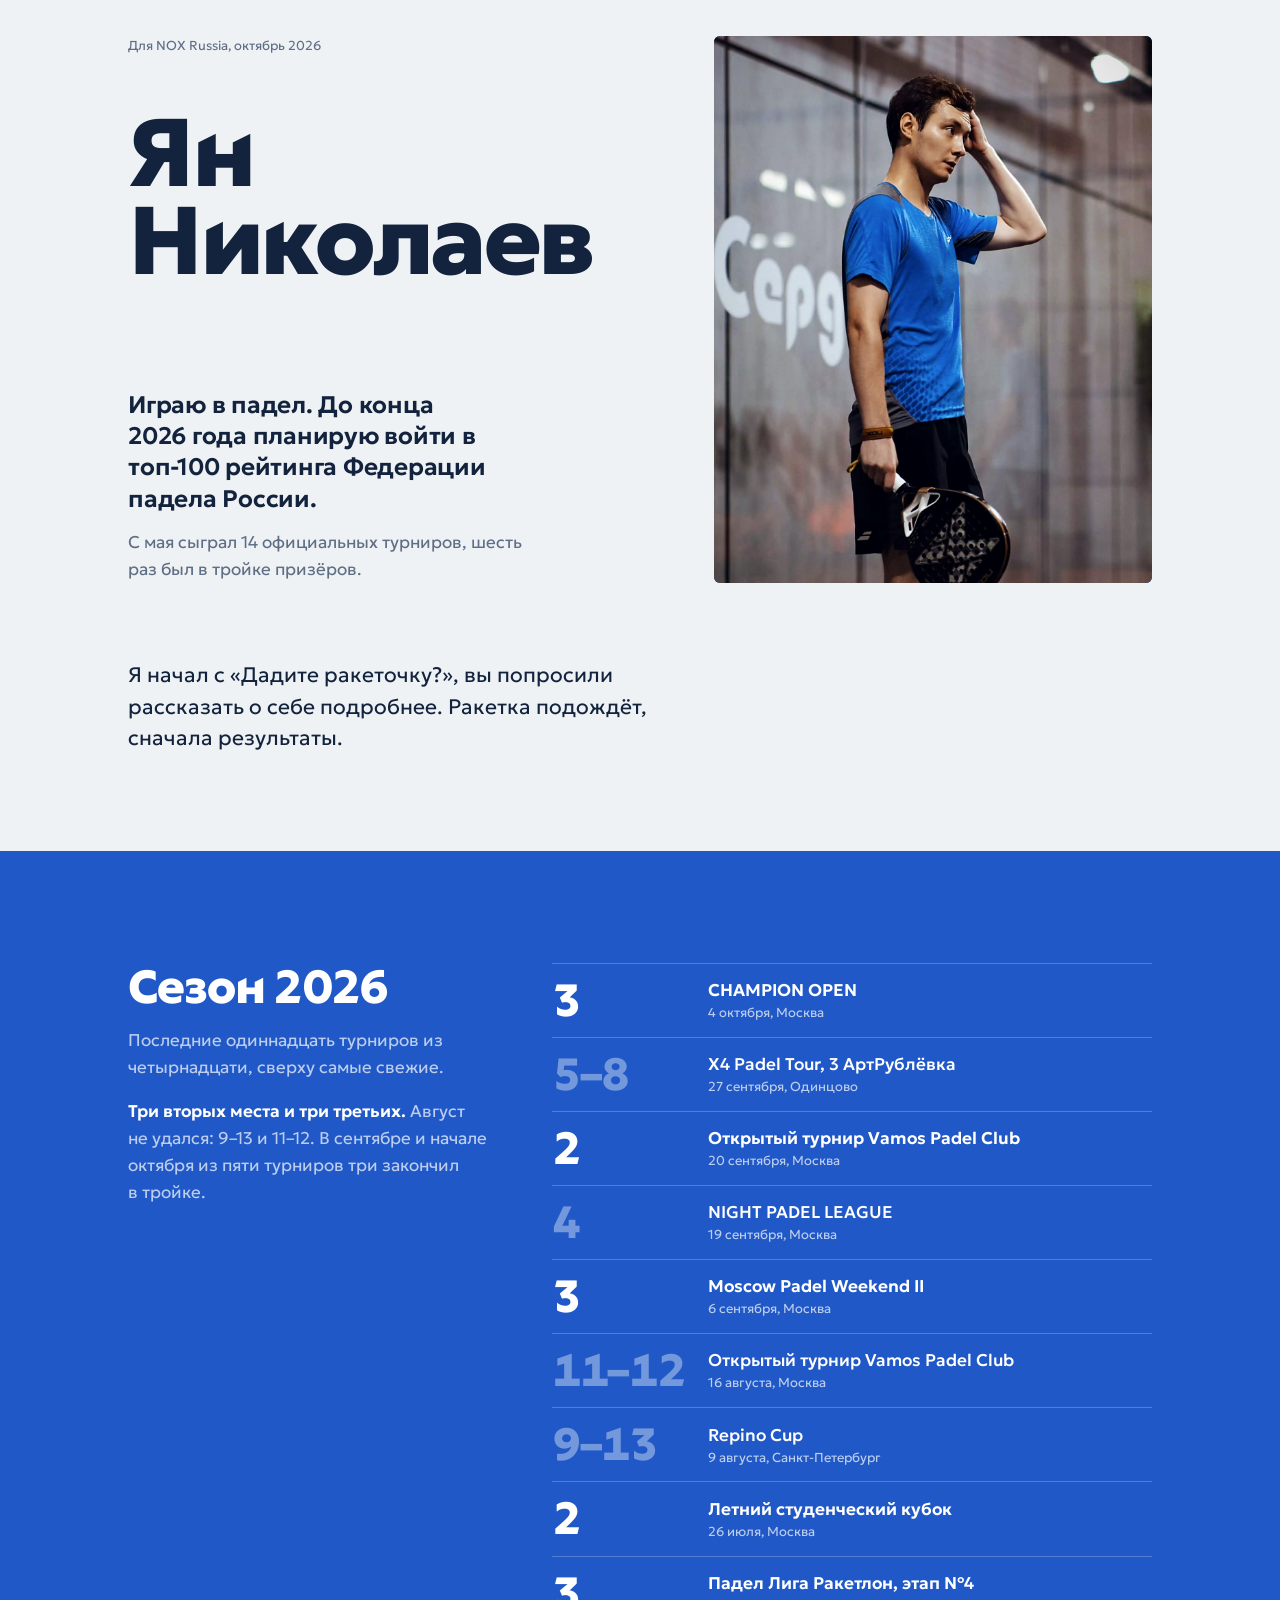
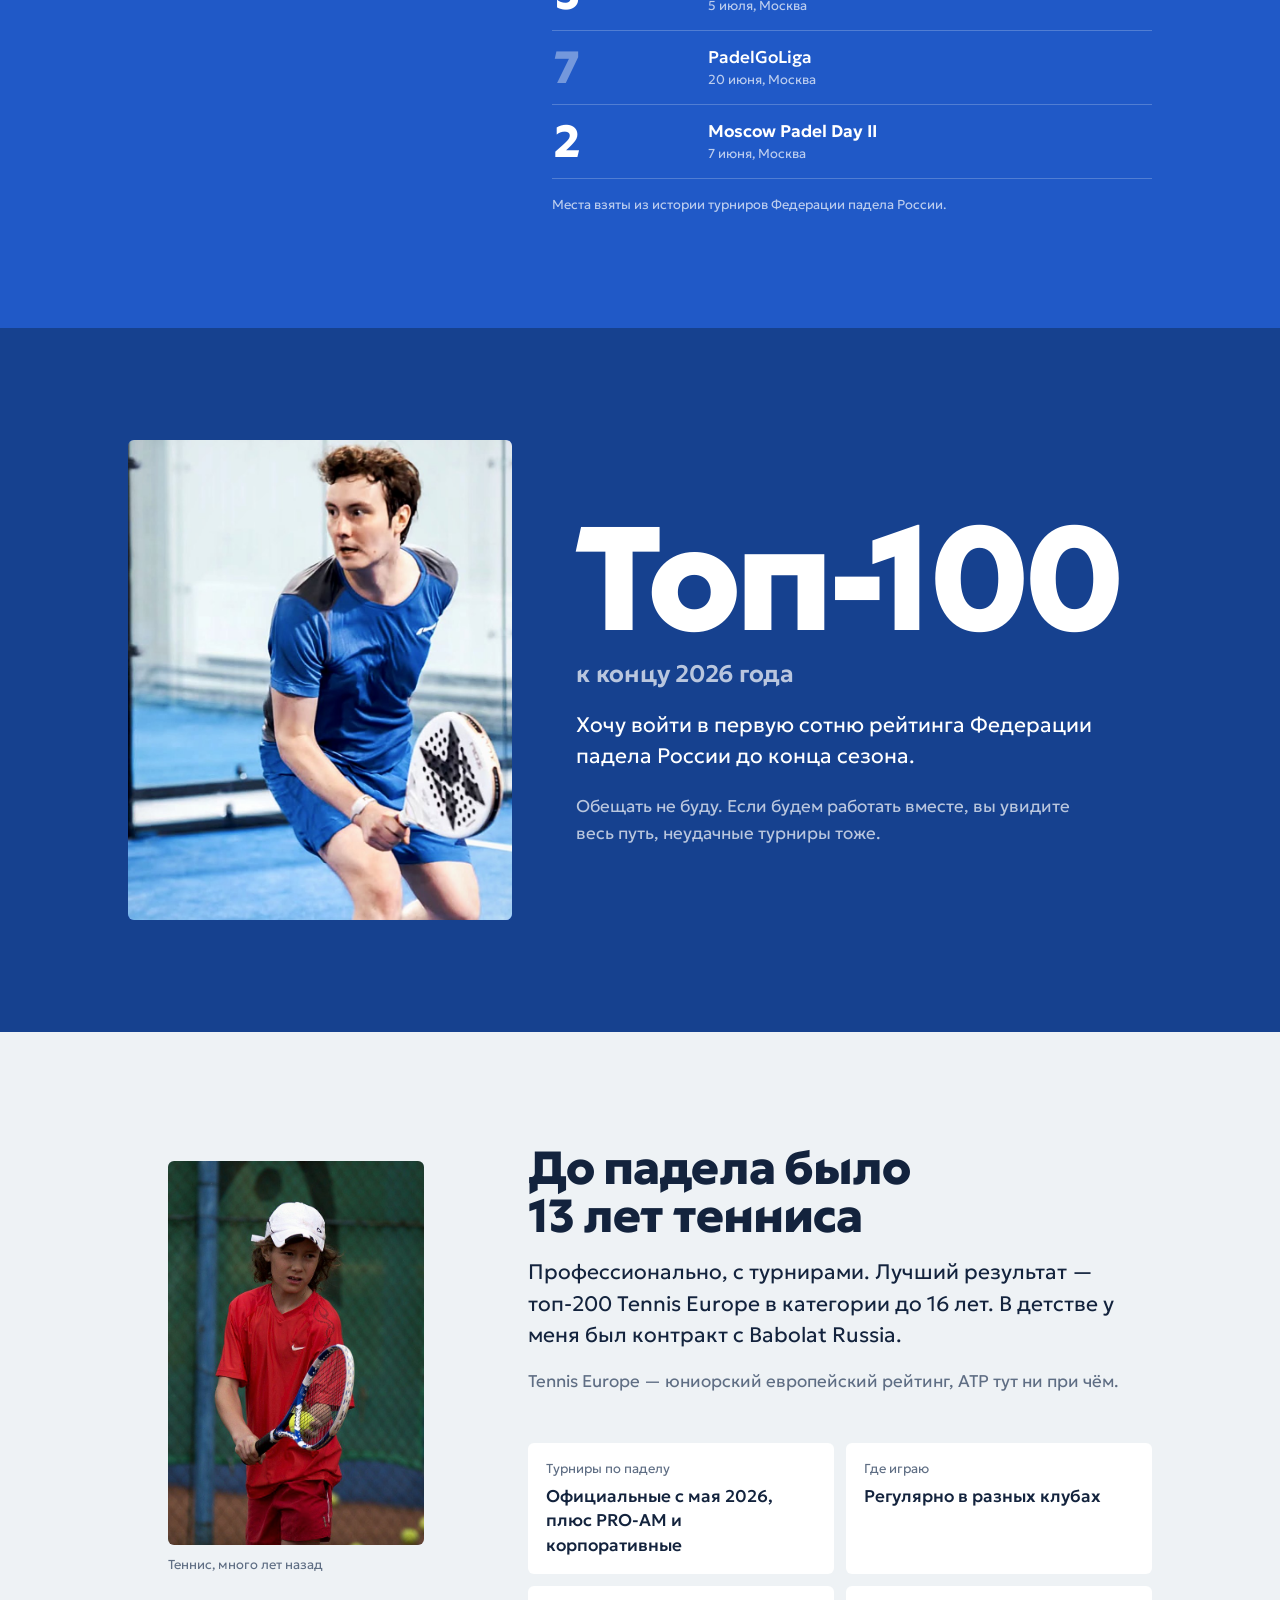
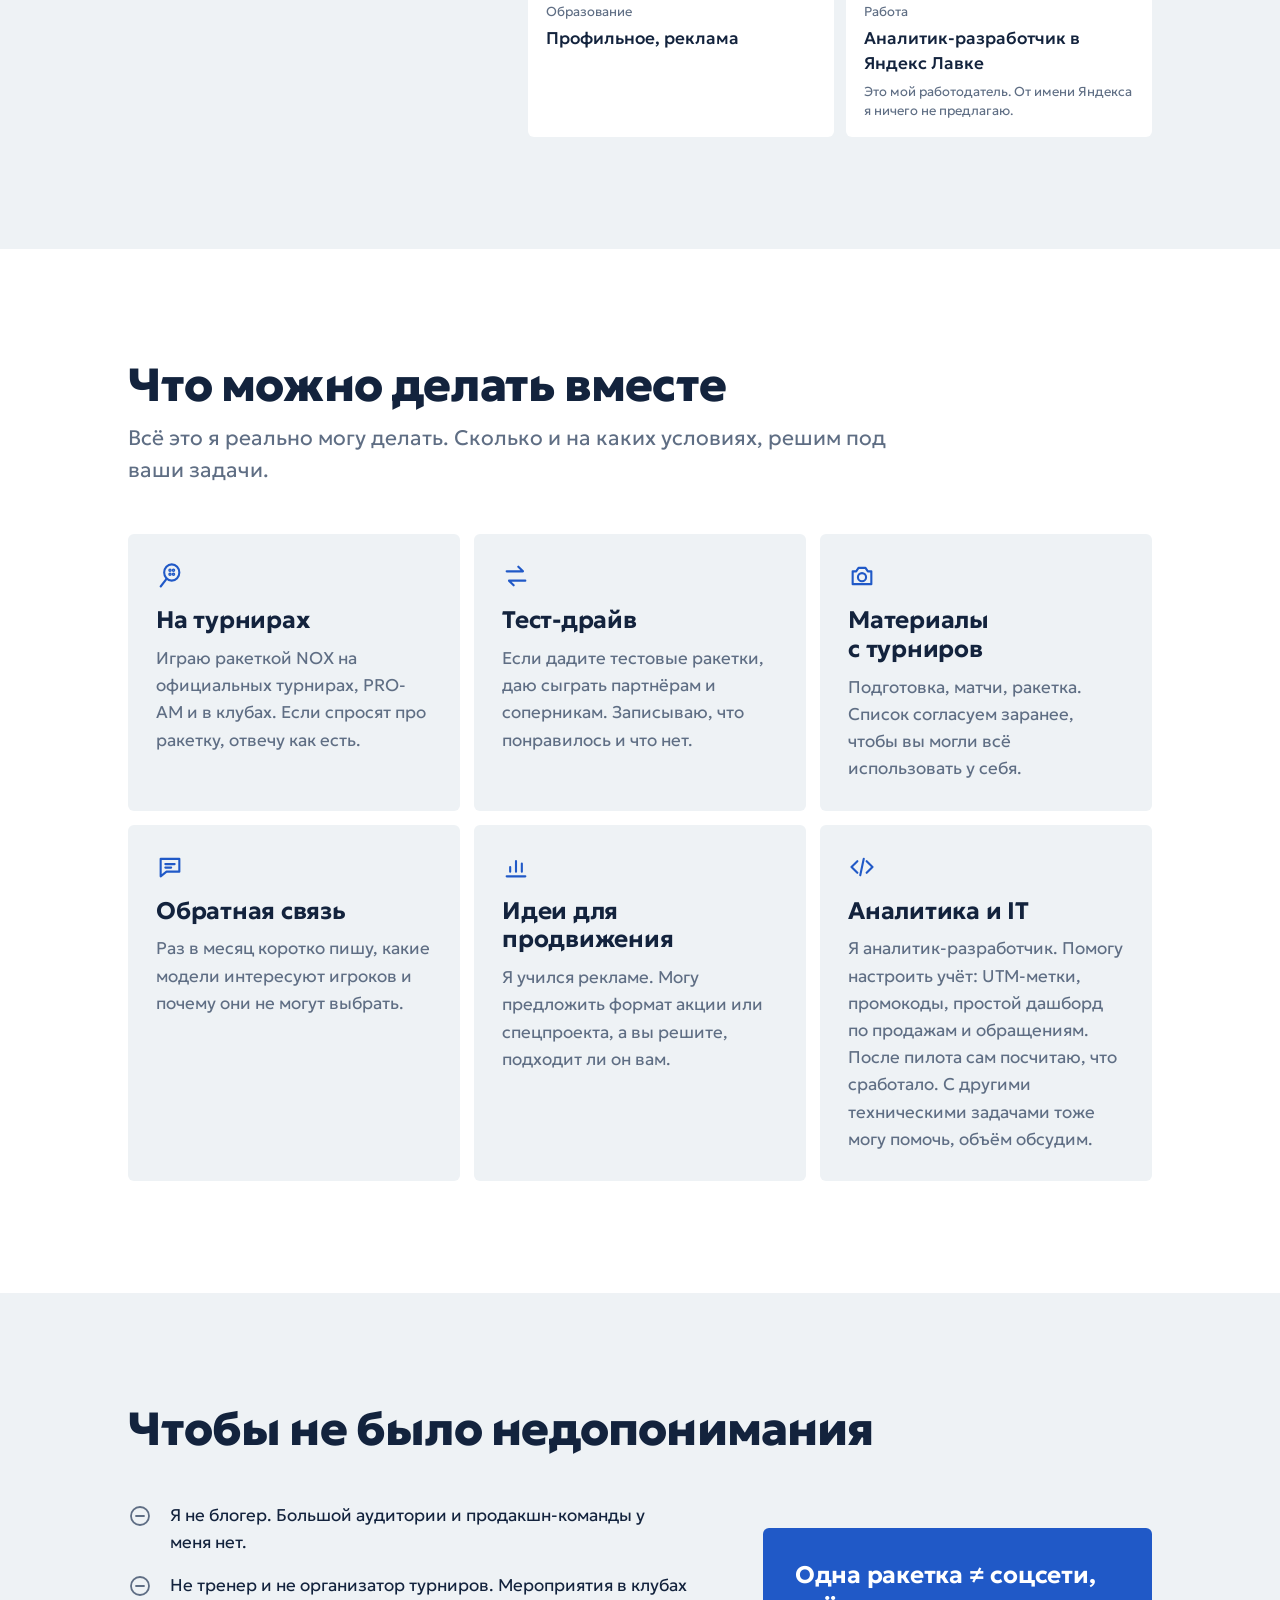
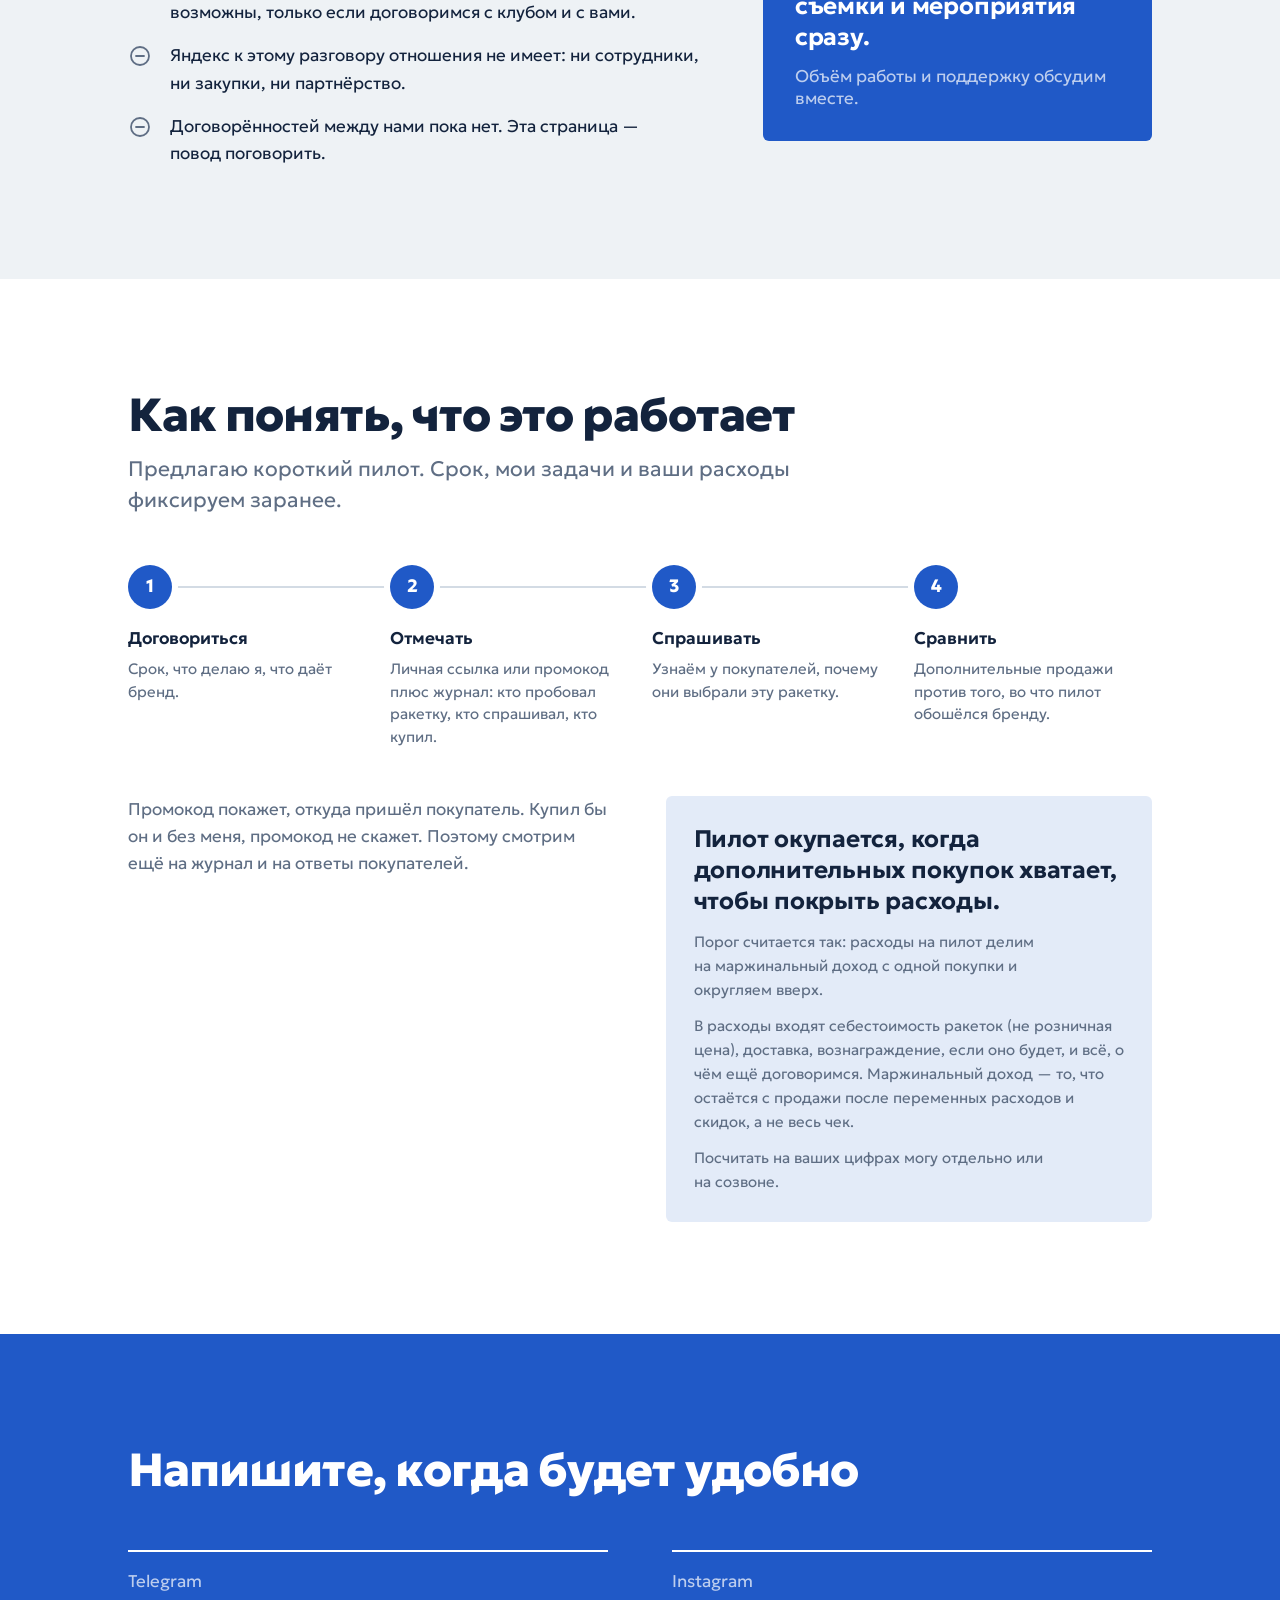
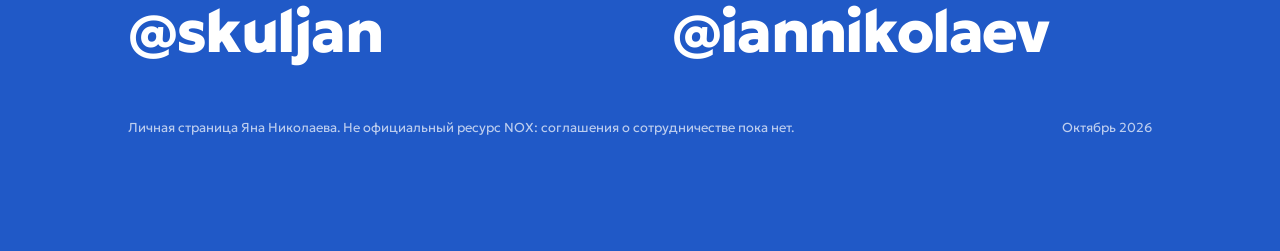
==== index.html @ 90ce13e4 "Личная страница для NOX Russia Co-Authored-By: Claude Opus 5.5 <noreply@anthropic.com>" ====
<!doctype html>
<html lang="ru">
<head>
<meta charset="utf-8">
<meta name="viewport" content="width=device-width, initial-scale=1, viewport-fit=cover">
<meta name="robots" content="noindex">
</head>
<body>
<title>Ян Николаев, падел</title>
<link rel="preconnect" href="https://fonts.googleapis.com">
<link rel="preconnect" href="https://fonts.gstatic.com" crossorigin>
<link rel="stylesheet" href="https://fonts.googleapis.com/css2?family=Geologica:wght,SHRP@300..800,0..100&display=swap">
<style>
/* Layout: страница собрана из полос разного цвета, как стенки корта: светлое стекло, синий корт, глубокий синий, белые панели. Каждый раздел — своя полоса, всё выровнено по левому краю. */
:root {
  --glass: #eef2f5;
  --panel: #ffffff;
  --ink: #13233d;
  --mist: #5f6e84;
  --line: #d3dbe4;
  --court: #2059c7;
  --court-shade: #16418f;
  --on-court: #ffffff;
  --on-court-soft: rgba(255, 255, 255, .7);
  --on-court-faint: rgba(255, 255, 255, .38);
  --on-court-line: rgba(255, 255, 255, .22);
  --tint: #e3ebf8;

  --font: "Geologica", "Segoe UI", system-ui, -apple-system, sans-serif;

  /* шкала: 13 · 17 · 21 · 28 · 36 · 48 · 64 */
  --t-small: .8125rem;
  --t-body: 1.0625rem;
  --t-lead: clamp(1.1875rem, 1.05rem + .6vw, 1.3125rem);
  --t-h3: clamp(1.25rem, 1.12rem + .6vw, 1.5rem);
  --t-h2: clamp(1.75rem, 1.3rem + 2vw, 3rem);
  --t-place: clamp(1.75rem, 1.3rem + 1.9vw, 3rem);
  --t-name: clamp(3.2rem, 1.4rem + 6.6vw, 6rem);
  --t-goal: clamp(4rem, 2rem + 9vw, 9.5rem);
}
@media (prefers-color-scheme: dark) {
  :root:not([data-theme="light"]) {
    --glass: #0d1829; --panel: #122036; --ink: #e8eef6; --mist: #97a6bb; --line: #24344d;
    --court: #1b4fb3; --court-shade: #0f2f6c;
    --on-court: #ffffff; --on-court-soft: rgba(255, 255, 255, .72); --on-court-faint: rgba(255, 255, 255, .4); --on-court-line: rgba(255, 255, 255, .2);
    --tint: #1a2d4d;
    color-scheme: dark;
  }
}
:root[data-theme="dark"] {
  --glass: #0d1829; --panel: #122036; --ink: #e8eef6; --mist: #97a6bb; --line: #24344d;
  --court: #1b4fb3; --court-shade: #0f2f6c;
  --on-court: #ffffff; --on-court-soft: rgba(255, 255, 255, .72); --on-court-faint: rgba(255, 255, 255, .4); --on-court-line: rgba(255, 255, 255, .2);
  --tint: #1a2d4d;
  color-scheme: dark;
}

* { box-sizing: border-box; }
body {
  margin: 0; background: var(--glass); color: var(--ink);
  font-family: var(--font); font-size: var(--t-body); line-height: 1.6; font-weight: 350;
  font-variation-settings: "SHRP" 0;
  -webkit-font-smoothing: antialiased;
}
.in { max-width: 1120px; margin-inline: auto; padding-inline: clamp(16px, 4vw, 48px); }
.in > * { min-width: 0; }
section { padding-block: clamp(64px, 9vw, 112px); }
h1, h2, h3 { margin: 0; text-wrap: balance; font-weight: 800; font-variation-settings: "SHRP" 100; letter-spacing: -.02em; line-height: 1.05; }
h2 { font-size: var(--t-h2); }
h3 { font-size: var(--t-h3); font-weight: 650; letter-spacing: -.01em; line-height: 1.2; }
p { margin: 0; max-width: 62ch; text-wrap: pretty; }
b, strong { font-weight: 600; }
a { color: inherit; }
:focus-visible { outline: 3px solid var(--court); outline-offset: 3px; }
.court :focus-visible, .deep :focus-visible { outline-color: var(--on-court); }
.lead { font-size: var(--t-lead); line-height: 1.5; }
.soft { color: var(--mist); }
.photo { margin: 0; overflow: hidden; border-radius: 6px; background: var(--court-shade); max-width: 100%; }
.photo img { display: block; width: 100%; height: 100%; object-fit: cover; }
.block { display: grid; gap: clamp(28px, 4vw, 48px); }
.block > header { display: grid; gap: 14px; }
.block > header p { color: var(--mist); }
.court { background: var(--court); color: var(--on-court); }
.deep { background: var(--court-shade); color: var(--on-court); }
.panel-band { background: var(--panel); }
.ico { width: 28px; height: 28px; flex: none; fill: none; stroke: currentColor; stroke-width: 1.8; stroke-linecap: round; stroke-linejoin: round; }

/* ---------- Первый экран ---------- */
.hero { padding-block: clamp(20px, 3vw, 36px) clamp(40px, 6vw, 80px); }
.hero .in { display: grid; grid-template-columns: minmax(0, 1.1fr) minmax(0, .9fr); gap: clamp(24px, 4vw, 64px); }
.hero .text { display: grid; align-content: space-between; gap: 40px; }
.hero .to { font-size: var(--t-small); color: var(--mist); }
.hero h1 { font-size: var(--t-name); line-height: .92; letter-spacing: -.035em; margin-top: clamp(16px, 4vw, 56px); }
.hero h1 span { display: block; }
.hero .summary { display: grid; gap: 14px; max-width: 34ch; }
.hero .summary p:first-child { font-size: var(--t-h3); font-weight: 600; line-height: 1.3; letter-spacing: -.01em; }
.hero .photo { aspect-ratio: 4 / 5; }
.hero .photo img { object-position: 52% 30%; }
@media (max-width: 760px) {
  .hero .in { grid-template-columns: minmax(0, 1fr); }
  .hero .photo { aspect-ratio: 1 / 1.1; }
}
.opener { padding-block: 0 clamp(56px, 8vw, 96px); }
.opener p { max-width: 44ch; }
.opener q { quotes: "«" "»"; }

/* ---------- Результаты ---------- */
.results .in { display: grid; grid-template-columns: minmax(0, .75fr) minmax(0, 1.25fr); gap: clamp(32px, 5vw, 80px); align-items: start; }
.results .head { display: grid; gap: 16px; position: sticky; top: calc(env(safe-area-inset-top, 0px) + 32px); }
.results .head p { color: var(--on-court-soft); }
.results .head p strong { color: var(--on-court); }
.board { list-style: none; margin: 0; padding: 0; }
.board li {
  display: grid; grid-template-columns: calc(var(--t-place) * 3.1) minmax(0, 1fr);
  gap: 12px 16px; align-items: center; padding-block: 14px;
  border-top: 1px solid var(--on-court-line);
}
.board li:last-child { border-bottom: 1px solid var(--on-court-line); }
.board .place {
  font-size: var(--t-place); font-weight: 800; font-variation-settings: "SHRP" 100;
  line-height: 1; letter-spacing: -.03em; font-variant-numeric: tabular-nums; white-space: nowrap;
  color: var(--on-court-faint);
}
.board .podium .place { color: var(--on-court); }
.board .name { font-weight: 500; line-height: 1.35; overflow-wrap: anywhere; }
.board .podium .name { font-weight: 600; }
.board .when { display: block; color: var(--on-court-soft); font-size: var(--t-small); font-weight: 350; margin-top: 2px; }
.source { margin-top: 16px; font-size: var(--t-small); color: var(--on-court-soft); }
@media (max-width: 760px) {
  .results .in { grid-template-columns: minmax(0, 1fr); }
  .results .head { position: static; }
}

/* ---------- Цель: глубокая синяя полоса ---------- */
.goal .in { display: grid; grid-template-columns: minmax(0, .8fr) minmax(0, 1.2fr); gap: clamp(28px, 5vw, 72px); align-items: center; }
.goal .photo { aspect-ratio: 4 / 5; background: var(--court); }
.goal .photo img { object-position: 50% 30%; }
.goal .text { display: grid; gap: 20px; }
.goal h2 { font-size: var(--t-goal); line-height: .9; letter-spacing: -.04em; }
.goal h2 small { display: block; font-size: var(--t-h3); font-weight: 600; letter-spacing: -.01em; line-height: 1.3; margin-top: 14px; color: var(--on-court-soft); }
.goal p { color: var(--on-court-soft); max-width: 44ch; }
.goal p.lead { color: var(--on-court); }
@media (max-width: 760px) {
  .goal .in { grid-template-columns: minmax(0, 1fr); }
  .goal .photo { aspect-ratio: 1 / 1.05; order: 2; }
}

/* ---------- Теннис и факты ---------- */
.past .in { display: grid; grid-template-columns: minmax(0, .7fr) minmax(0, 1.3fr); gap: clamp(28px, 5vw, 72px); align-items: start; }
.past .photo { aspect-ratio: 2 / 3; background: var(--tint); }
.past .photo img { object-position: 50% 20%; }
.past figcaption { font-size: var(--t-small); color: var(--mist); padding-top: 10px; }
.past .col { display: grid; gap: clamp(32px, 4vw, 48px); }
.past .story { display: grid; gap: 16px; }
dl.facts { margin: 0; display: grid; grid-template-columns: repeat(2, minmax(0, 1fr)); gap: 12px; }
dl.facts > div { background: var(--panel); border-radius: 6px; padding: 16px 18px; display: grid; gap: 4px; align-content: start; }
dl.facts dt { color: var(--mist); font-size: var(--t-small); }
dl.facts dd { margin: 0; font-weight: 500; line-height: 1.45; }
dl.facts dd small { display: block; color: var(--mist); font-size: var(--t-small); font-weight: 350; line-height: 1.5; margin-top: 6px; }
dl.facts .wide { grid-column: 1 / -1; }
@media (max-width: 760px) {
  .past .in { grid-template-columns: minmax(0, 1fr); }
  .past figure { max-width: 300px; }
}
@media (max-width: 480px) { dl.facts { grid-template-columns: minmax(0, 1fr); } }

/* ---------- Форматы: плитки на белой полосе ---------- */
.tiles { list-style: none; margin: 0; padding: 0; display: grid; grid-template-columns: repeat(6, minmax(0, 1fr)); gap: 14px; }
.tiles li { grid-column: span 2; background: var(--glass); border-radius: 6px; padding: clamp(20px, 2.5vw, 28px); display: grid; gap: 10px; align-content: start; }
.tiles .ico { color: var(--court); margin-bottom: 6px; }
.tiles p { color: var(--mist); }
@media (max-width: 860px) {
  .tiles { grid-template-columns: repeat(2, minmax(0, 1fr)); }
  .tiles li { grid-column: span 1; }
}
@media (max-width: 560px) { .tiles { grid-template-columns: minmax(0, 1fr); } }

/* ---------- Границы ---------- */
.limits { display: grid; grid-template-columns: minmax(0, 1.2fr) minmax(0, .8fr); gap: clamp(24px, 4vw, 56px); align-items: center; }
.limits ul { list-style: none; margin: 0; padding: 0; display: grid; gap: 16px; }
.limits li { display: grid; grid-template-columns: 28px minmax(0, 1fr); gap: 14px; align-items: start; }
.limits .ico { color: var(--mist); width: 24px; height: 24px; margin-top: 2px; }
.limits blockquote {
  margin: 0; padding: clamp(22px, 3vw, 32px); border-radius: 6px; background: var(--court); color: var(--on-court);
  font-size: var(--t-h3); font-weight: 650; line-height: 1.3; letter-spacing: -.01em;
}
.limits blockquote span { display: block; margin-top: 12px; font-size: var(--t-body); font-weight: 350; letter-spacing: 0; color: var(--on-court-soft); }
@media (max-width: 760px) { .limits { grid-template-columns: minmax(0, 1fr); } }

/* ---------- Пилот ---------- */
.steps { list-style: none; margin: 0; padding: 0; counter-reset: s; display: grid; grid-template-columns: repeat(4, minmax(0, 1fr)); gap: 24px; position: relative; }
.steps::before { content: ""; position: absolute; left: 22px; right: calc((100% - 72px) / 4 - 22px); top: 21px; height: 2px; background: var(--line); }
.steps li { counter-increment: s; display: grid; gap: 6px; align-content: start; position: relative; }
.steps li::before {
  content: counter(s); width: 44px; height: 44px; border-radius: 50%; display: grid; place-items: center;
  background: var(--court); color: var(--on-court); font-weight: 800; font-variation-settings: "SHRP" 100; font-size: 1.125rem;
  margin-bottom: 10px; box-shadow: 0 0 0 6px var(--panel);
}
.steps b { font-size: var(--t-body); }
.steps span { color: var(--mist); font-size: .9375rem; line-height: 1.5; }
@media (max-width: 860px) {
  .steps { grid-template-columns: repeat(2, minmax(0, 1fr)); }
  .steps::before { display: none; }
}
@media (max-width: 460px) { .steps { grid-template-columns: minmax(0, 1fr); } }
.pilot-foot { display: grid; grid-template-columns: minmax(0, 1fr) minmax(0, 1fr); gap: clamp(24px, 4vw, 56px); align-items: start; }
.pilot-foot > p { color: var(--mist); }
.formula { background: var(--tint); border-radius: 6px; padding: clamp(20px, 3vw, 28px); display: grid; gap: 12px; }
.formula .eq { font-size: var(--t-h3); font-weight: 650; line-height: 1.3; letter-spacing: -.01em; }
.formula p:not(.eq) { color: var(--mist); font-size: .9375rem; }
@media (max-width: 760px) { .pilot-foot { grid-template-columns: minmax(0, 1fr); } }

/* ---------- Контакты ---------- */
.contact .in { display: grid; gap: clamp(32px, 5vw, 56px); }
.links { display: grid; grid-template-columns: repeat(2, minmax(0, 1fr)); gap: 24px clamp(24px, 5vw, 72px); }
.links a { display: grid; gap: 4px; text-decoration: none; padding-top: 16px; border-top: 2px solid var(--on-court); }
.links a span { color: var(--on-court-soft); }
.links a b { font-size: clamp(2rem, 1.3rem + 3vw, 3.75rem); font-weight: 800; font-variation-settings: "SHRP" 100; letter-spacing: -.03em; line-height: 1.05; overflow-wrap: anywhere; }
.links a:hover b { text-decoration: underline; text-decoration-thickness: 3px; text-underline-offset: 6px; }
@media (max-width: 640px) { .links { grid-template-columns: minmax(0, 1fr); } }
footer { font-size: var(--t-small); color: var(--on-court-soft); display: flex; flex-wrap: wrap; justify-content: space-between; gap: 8px 24px; }
</style>

<svg width="0" height="0" style="position:absolute" aria-hidden="true">
  <symbol id="i-racket" viewBox="0 0 24 24"><ellipse cx="13.5" cy="9" rx="6.5" ry="7"/><path d="M9.2 14.3 4 21"/><circle cx="12" cy="7" r=".6"/><circle cx="15" cy="7" r=".6"/><circle cx="12" cy="10.5" r=".6"/><circle cx="15" cy="10.5" r=".6"/></symbol>
  <symbol id="i-swap" viewBox="0 0 24 24"><path d="M4 8h14l-4-4M20 16H6l4 4"/></symbol>
  <symbol id="i-camera" viewBox="0 0 24 24"><path d="M4 8h3l2-3h6l2 3h3v11H4z"/><circle cx="12" cy="13" r="3.5"/></symbol>
  <symbol id="i-chat" viewBox="0 0 24 24"><path d="M4 5h16v11H9l-5 4z"/><path d="M8 9.5h8M8 12.5h5"/></symbol>
  <symbol id="i-chart" viewBox="0 0 24 24"><path d="M4 20h16M7 16v-4M12 16V7M17 16v-7"/></symbol>
  <symbol id="i-code" viewBox="0 0 24 24"><path d="M8 7l-5 5 5 5M16 7l5 5-5 5M13.5 5l-3 14"/></symbol>
  <symbol id="i-minus" viewBox="0 0 24 24"><circle cx="12" cy="12" r="9"/><path d="M8 12h8"/></symbol>
</svg>

<!-- ===== Первый экран ===== -->
<header class="hero">
  <div class="in">
    <div class="text">
      <div>
        <p class="to">Для NOX Russia, октябрь 2026</p>
        <h1><span>Ян</span><span>Николаев</span></h1>
      </div>
      <div class="summary">
        <p>Играю в падел. До конца 2026 года планирую войти в топ-100 рейтинга Федерации падела России.</p>
        <p class="soft">С мая сыграл 14 официальных турниров, шесть раз был в тройке призёров.</p>
      </div>
    </div>
    <figure class="photo">
      <img src="img/portrait.jpg" alt="Ян Николаев на корте между розыгрышами" width="1296" height="1600">
    </figure>
  </div>
</header>

<div class="opener">
  <div class="in">
    <p class="lead">Я начал с <q>Дадите ракеточку?</q>, вы попросили рассказать о себе подробнее. Ракетка подождёт, сначала результаты.</p>
  </div>
</div>

<!-- ===== Результаты ===== -->
<section class="court results" aria-labelledby="season">
  <div class="in">
    <div class="head">
      <h2 id="season">Сезон 2026</h2>
      <p>Последние одиннадцать турниров из четырнадцати, сверху самые свежие.</p>
      <p><strong>Три вторых места и три третьих.</strong> Август не удался: 9–13 и 11–12. В сентябре и начале октября из пяти турниров три закончил в тройке.</p>
    </div>
    <div>
      <ol class="board">
        <li class="podium"><span class="place">3</span><span class="name">CHAMPION OPEN<span class="when">4 октября, Москва</span></span></li>
        <li><span class="place">5–8</span><span class="name">X4 Padel Tour, 3 АртРублёвка<span class="when">27 сентября, Одинцово</span></span></li>
        <li class="podium"><span class="place">2</span><span class="name">Открытый турнир Vamos Padel Club<span class="when">20 сентября, Москва</span></span></li>
        <li><span class="place">4</span><span class="name">NIGHT PADEL LEAGUE<span class="when">19 сентября, Москва</span></span></li>
        <li class="podium"><span class="place">3</span><span class="name">Moscow Padel Weekend II<span class="when">6 сентября, Москва</span></span></li>
        <li><span class="place">11–12</span><span class="name">Открытый турнир Vamos Padel Club<span class="when">16 августа, Москва</span></span></li>
        <li><span class="place">9–13</span><span class="name">Repino Cup<span class="when">9 августа, Санкт-Петербург</span></span></li>
        <li class="podium"><span class="place">2</span><span class="name">Летний студенческий кубок<span class="when">26 июля, Москва</span></span></li>
        <li class="podium"><span class="place">3</span><span class="name">Падел Лига Ракетлон, этап №4<span class="when">5 июля, Москва</span></span></li>
        <li><span class="place">7</span><span class="name">PadelGoLiga<span class="when">20 июня, Москва</span></span></li>
        <li class="podium"><span class="place">2</span><span class="name">Moscow Padel Day II<span class="when">7 июня, Москва</span></span></li>
      </ol>
      <p class="source">Места взяты из истории турниров Федерации падела России.</p>
    </div>
  </div>
</section>

<!-- ===== Цель ===== -->
<section class="deep goal" aria-labelledby="goal">
  <div class="in">
    <figure class="photo">
      <img src="img/action.jpg" alt="Ян Николаев во время матча" width="872" height="1515" loading="lazy">
    </figure>
    <div class="text">
      <h2 id="goal">Топ-100<small>к концу 2026 года</small></h2>
      <p class="lead">Хочу войти в первую сотню рейтинга Федерации падела России до конца сезона.</p>
      <p>Обещать не буду. Если будем работать вместе, вы увидите весь путь, неудачные турниры тоже.</p>
    </div>
  </div>
</section>

<!-- ===== До падела ===== -->
<section class="past" aria-labelledby="past">
  <div class="in">
    <figure>
      <div class="photo"><img src="img/tennis.jpg" alt="Ян Николаев в детстве на теннисном корте" width="639" height="960" loading="lazy"></div>
      <figcaption>Теннис, много лет назад</figcaption>
    </figure>
    <div class="col">
      <div class="story">
        <h2 id="past">До падела было 13 лет тенниса</h2>
        <p class="lead">Профессионально, с турнирами. Лучший результат — топ-200 Tennis Europe в категории до 16 лет. В детстве у меня был контракт с Babolat Russia.</p>
        <p class="soft">Tennis Europe — юниорский европейский рейтинг, ATP тут ни при чём.</p>
      </div>
      <dl class="facts" aria-label="Обо мне">
        <div><dt>Турниры по паделу</dt><dd>Официальные с мая 2026, плюс PRO-AM и корпоративные</dd></div>
        <div><dt>Где играю</dt><dd>Регулярно в разных клубах</dd></div>
        <div><dt>Образование</dt><dd>Профильное, реклама</dd></div>
        <div><dt>Работа</dt><dd>Аналитик-разработчик в Яндекс Лавке<small>Это мой работодатель. От имени Яндекса я ничего не предлагаю.</small></dd></div>
      </dl>
    </div>
  </div>
</section>

<!-- ===== Вместе ===== -->
<section class="panel-band" aria-labelledby="together">
  <div class="in block">
    <header>
      <h2 id="together">Что можно делать вместе</h2>
      <p class="lead">Всё это я реально могу делать. Сколько и на каких условиях, решим под ваши задачи.</p>
    </header>
    <ul class="tiles">
      <li><svg class="ico" aria-hidden="true"><use href="#i-racket"/></svg><h3>На турнирах</h3><p>Играю ракеткой NOX на официальных турнирах, PRO-AM и в клубах. Если спросят про ракетку, отвечу как есть.</p></li>
      <li><svg class="ico" aria-hidden="true"><use href="#i-swap"/></svg><h3>Тест-драйв</h3><p>Если дадите тестовые ракетки, даю сыграть партнёрам и соперникам. Записываю, что понравилось и что нет.</p></li>
      <li><svg class="ico" aria-hidden="true"><use href="#i-camera"/></svg><h3>Материалы с турниров</h3><p>Подготовка, матчи, ракетка. Список согласуем заранее, чтобы вы могли всё использовать у себя.</p></li>
      <li><svg class="ico" aria-hidden="true"><use href="#i-chat"/></svg><h3>Обратная связь</h3><p>Раз в месяц коротко пишу, какие модели интересуют игроков и почему они не могут выбрать.</p></li>
      <li><svg class="ico" aria-hidden="true"><use href="#i-chart"/></svg><h3>Идеи для продвижения</h3><p>Я учился рекламе. Могу предложить формат акции или спецпроекта, а вы решите, подходит ли он вам.</p></li>
      <li><svg class="ico" aria-hidden="true"><use href="#i-code"/></svg><h3>Аналитика и IT</h3><p>Я аналитик-разработчик. Помогу настроить учёт: UTM-метки, промокоды, простой дашборд по продажам и обращениям. После пилота сам посчитаю, что сработало. С другими техническими задачами тоже могу помочь, объём обсудим.</p></li>
    </ul>
  </div>
</section>

<!-- ===== Границы ===== -->
<section aria-labelledby="clear">
  <div class="in block">
    <header><h2 id="clear">Чтобы не было недопонимания</h2></header>
    <div class="limits">
      <ul>
        <li><svg class="ico" aria-hidden="true"><use href="#i-minus"/></svg><p>Я не блогер. Большой аудитории и продакшн-команды у меня нет.</p></li>
        <li><svg class="ico" aria-hidden="true"><use href="#i-minus"/></svg><p>Не тренер и не организатор турниров. Мероприятия в клубах возможны, только если договоримся с клубом и с вами.</p></li>
        <li><svg class="ico" aria-hidden="true"><use href="#i-minus"/></svg><p>Яндекс к этому разговору отношения не имеет: ни сотрудники, ни закупки, ни партнёрство.</p></li>
        <li><svg class="ico" aria-hidden="true"><use href="#i-minus"/></svg><p>Договорённостей между нами пока нет. Эта страница — повод поговорить.</p></li>
      </ul>
      <blockquote>Одна ракетка ≠ соцсети, съёмки и мероприятия сразу.<span>Объём работы и поддержку обсудим вместе.</span></blockquote>
    </div>
  </div>
</section>

<!-- ===== Пилот ===== -->
<section class="panel-band" aria-labelledby="check">
  <div class="in block">
    <header>
      <h2 id="check">Как понять, что это работает</h2>
      <p class="lead">Предлагаю короткий пилот. Срок, мои задачи и ваши расходы фиксируем заранее.</p>
    </header>
    <ol class="steps">
      <li><b>Договориться</b><span>Срок, что делаю я, что даёт бренд.</span></li>
      <li><b>Отмечать</b><span>Личная ссылка или промокод плюс журнал: кто пробовал ракетку, кто спрашивал, кто купил.</span></li>
      <li><b>Спрашивать</b><span>Узнаём у покупателей, почему они выбрали эту ракетку.</span></li>
      <li><b>Сравнить</b><span>Дополнительные продажи против того, во что пилот обошёлся бренду.</span></li>
    </ol>
    <div class="pilot-foot">
      <p>Промокод покажет, откуда пришёл покупатель. Купил бы он и без меня, промокод не скажет. Поэтому смотрим ещё на журнал и на ответы покупателей.</p>
      <div class="formula">
        <p class="eq">Пилот окупается, когда дополнительных покупок хватает, чтобы покрыть расходы.</p>
        <p>Порог считается так: расходы на пилот делим на маржинальный доход с одной покупки и округляем вверх.</p>
        <p>В расходы входят себестоимость ракеток (не розничная цена), доставка, вознаграждение, если оно будет, и всё, о чём ещё договоримся. Маржинальный доход — то, что остаётся с продажи после переменных расходов и скидок, а не весь чек.</p>
        <p>Посчитать на ваших цифрах могу отдельно или на созвоне.</p>
      </div>
    </div>
  </div>
</section>

<!-- ===== Контакты ===== -->
<section class="court contact" aria-labelledby="contact">
  <div class="in">
    <h2 id="contact">Напишите, когда будет удобно</h2>
    <div class="links">
      <a href="https://t.me/skuljan" target="_blank" rel="noopener"><span>Telegram</span><b>@skuljan</b></a>
      <a href="https://www.instagram.com/iannikolaev/" target="_blank" rel="noopener"><span>Instagram</span><b>@iannikolaev</b></a>
    </div>
    <footer>
      <span>Личная страница Яна Николаева. Не официальный ресурс NOX: соглашения о сотрудничестве пока нет.</span>
      <span>Октябрь 2026</span>
    </footer>
  </div>
</section>

</body>
</html>
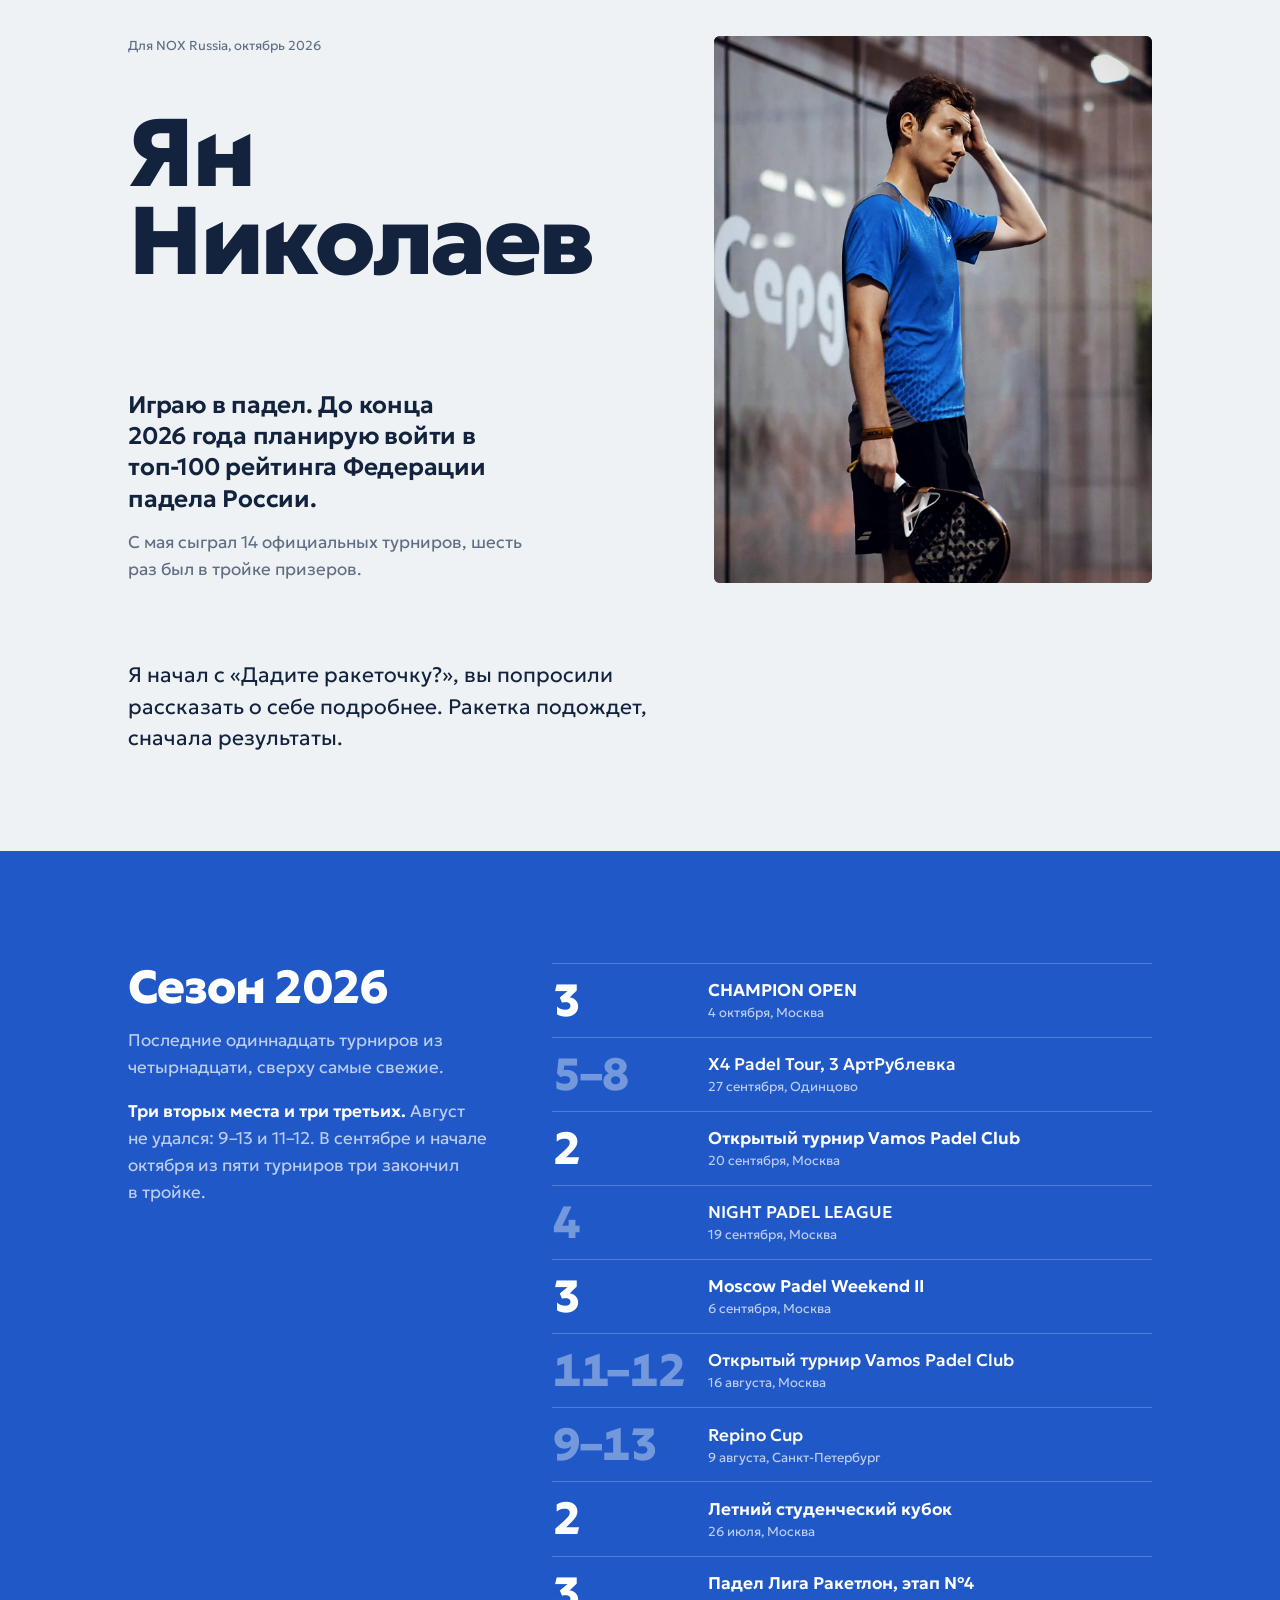
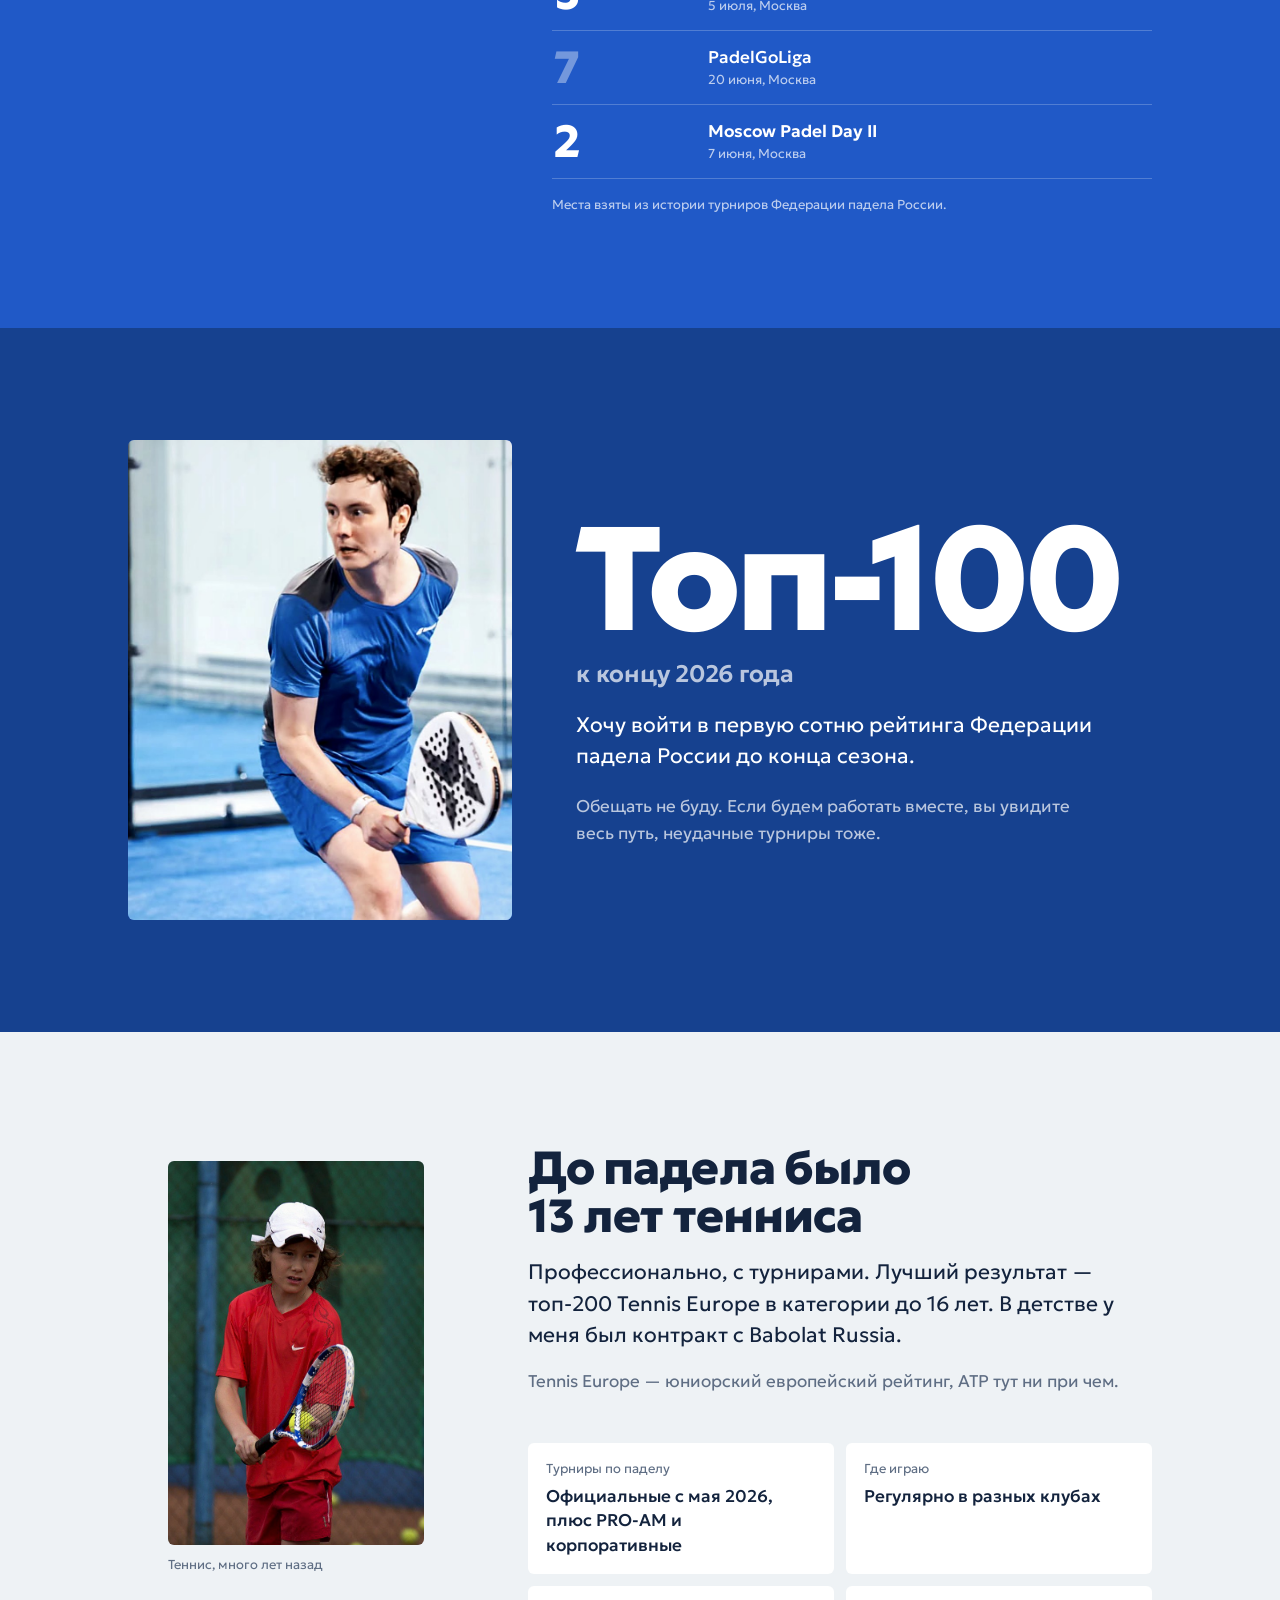
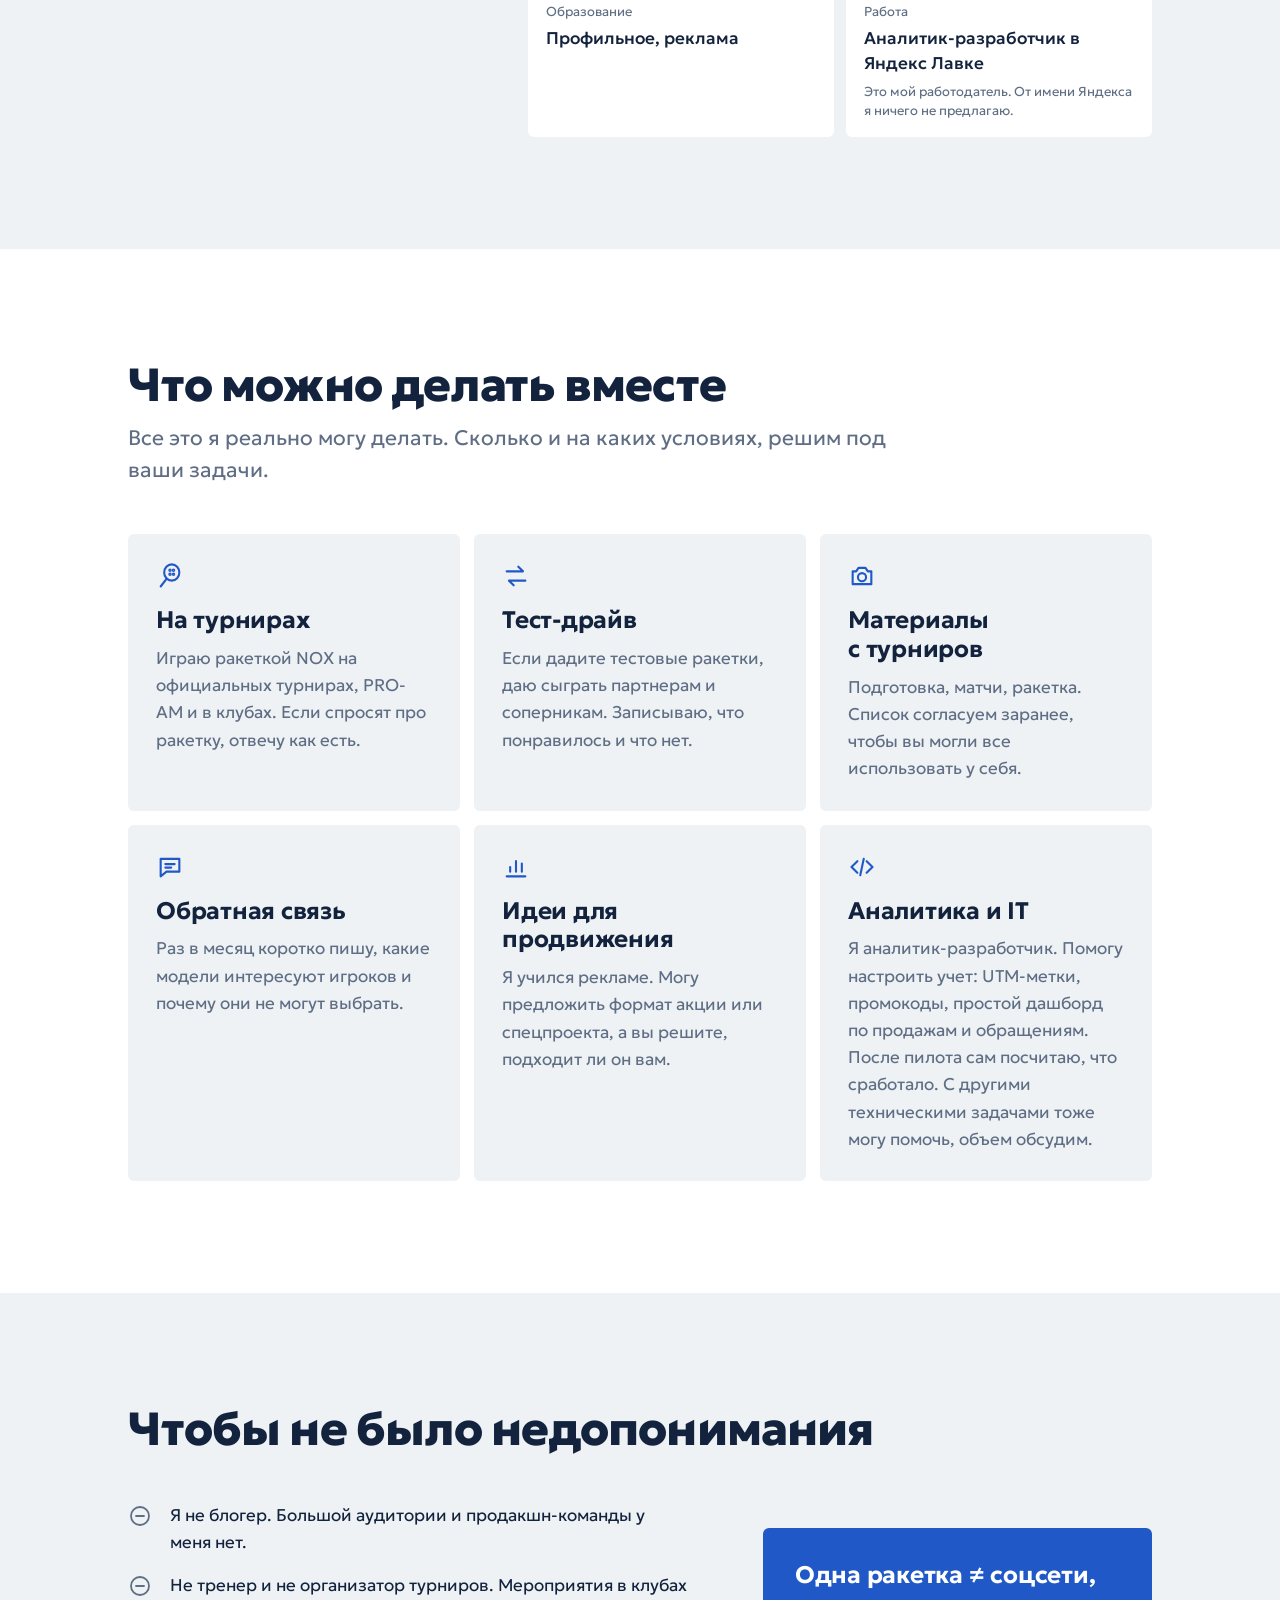
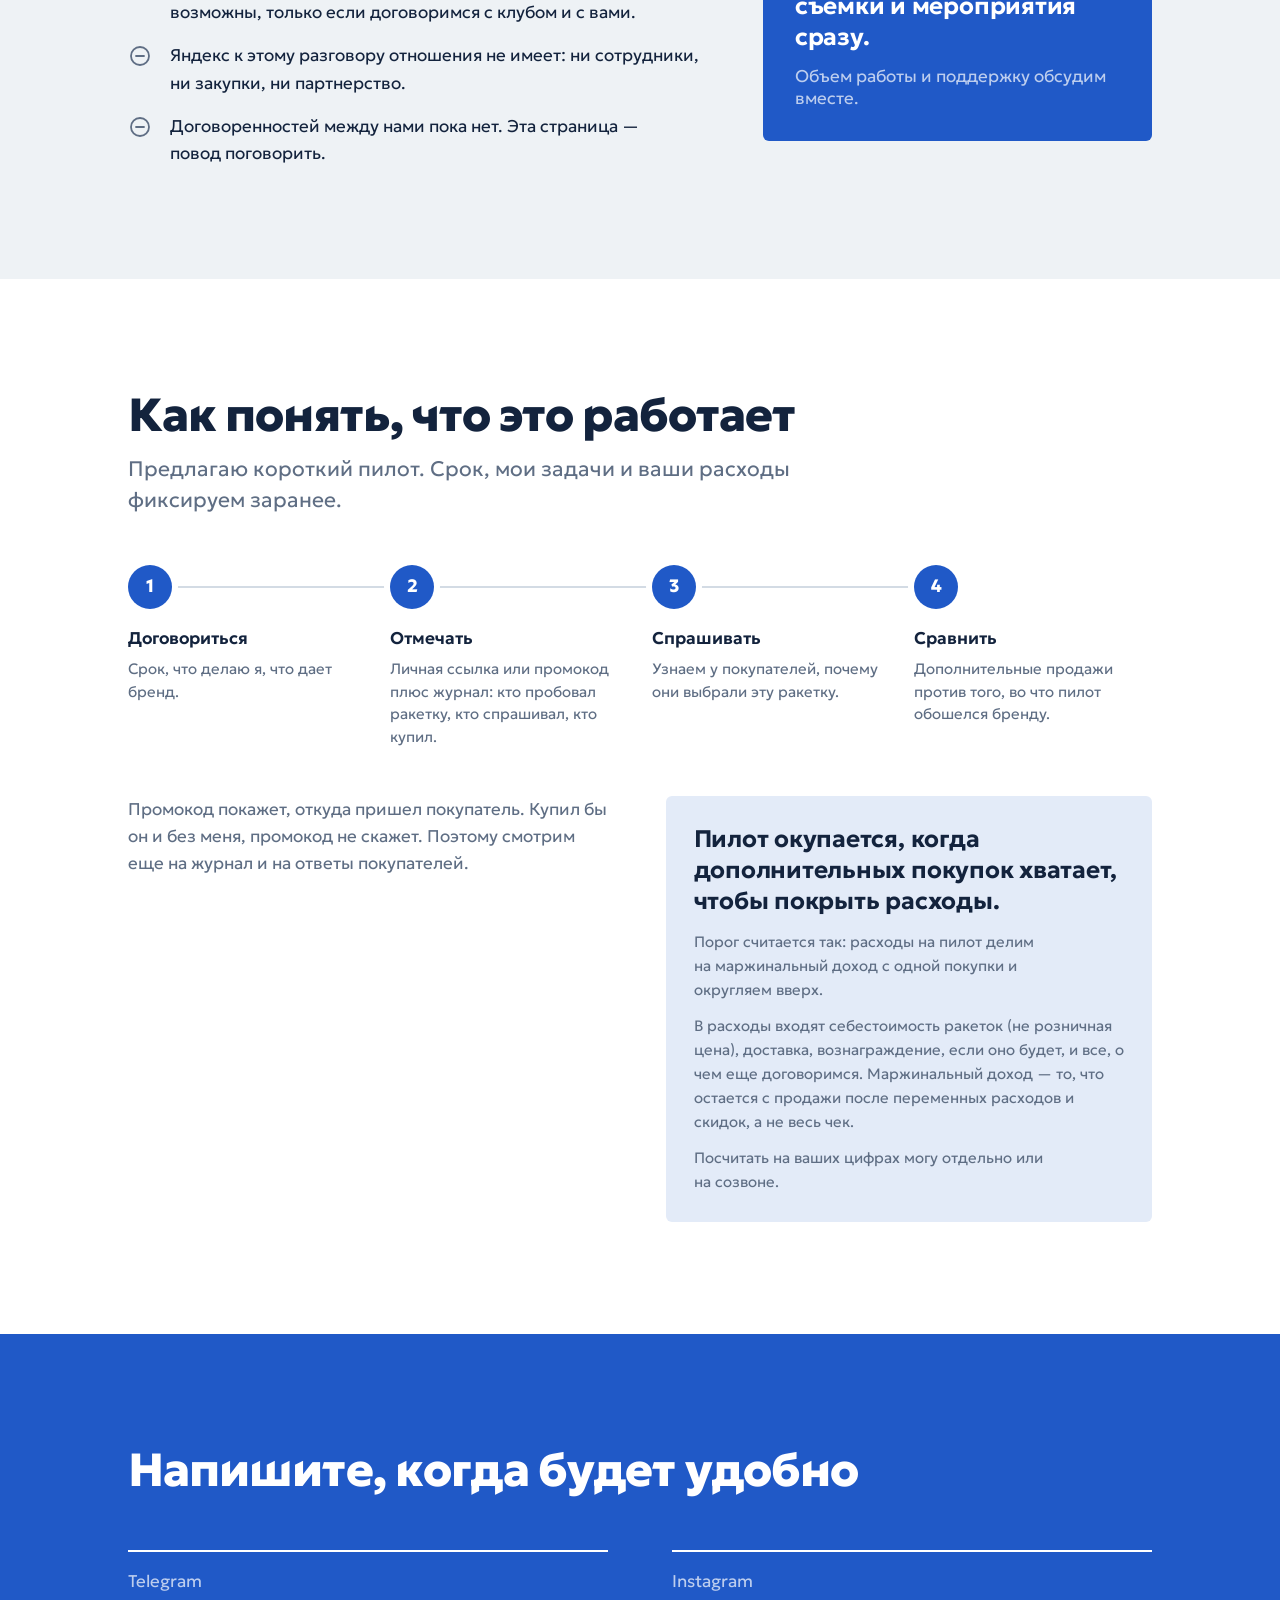
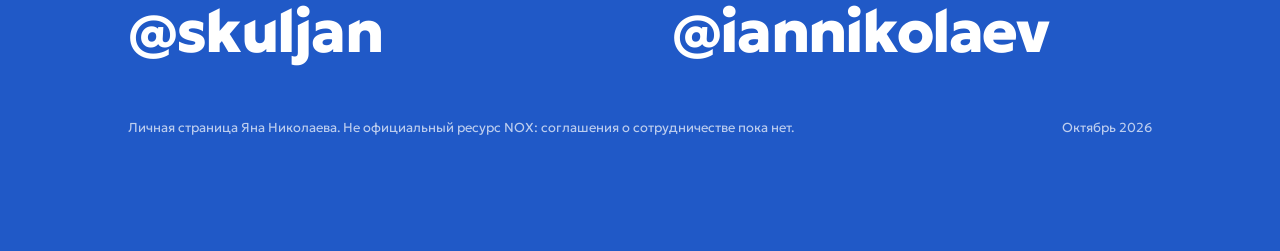
==== commit f20a212a: "Замена ё на е Co-Authored-By: Claude Opus 5.5 <noreply@anthropic.com>" ====
--- a/index.html
+++ b/index.html
@@ -11,7 +11,7 @@
 <link rel="preconnect" href="https://fonts.gstatic.com" crossorigin>
 <link rel="stylesheet" href="https://fonts.googleapis.com/css2?family=Geologica:wght,SHRP@300..800,0..100&display=swap">
 <style>
-/* Layout: страница собрана из полос разного цвета, как стенки корта: светлое стекло, синий корт, глубокий синий, белые панели. Каждый раздел — своя полоса, всё выровнено по левому краю. */
+/* Layout: страница собрана из полос разного цвета, как стенки корта: светлое стекло, синий корт, глубокий синий, белые панели. Каждый раздел — своя полоса, все выровнено по левому краю. */
 :root {
   --glass: #eef2f5;
   --panel: #ffffff;
@@ -241,7 +241,7 @@
       </div>
       <div class="summary">
         <p>Играю в падел. До конца 2026 года планирую войти в топ-100 рейтинга Федерации падела России.</p>
-        <p class="soft">С мая сыграл 14 официальных турниров, шесть раз был в тройке призёров.</p>
+        <p class="soft">С мая сыграл 14 официальных турниров, шесть раз был в тройке призеров.</p>
       </div>
     </div>
     <figure class="photo">
@@ -252,7 +252,7 @@
 
 <div class="opener">
   <div class="in">
-    <p class="lead">Я начал с <q>Дадите ракеточку?</q>, вы попросили рассказать о себе подробнее. Ракетка подождёт, сначала результаты.</p>
+    <p class="lead">Я начал с <q>Дадите ракеточку?</q>, вы попросили рассказать о себе подробнее. Ракетка подождет, сначала результаты.</p>
   </div>
 </div>
 
@@ -267,7 +267,7 @@
     <div>
       <ol class="board">
         <li class="podium"><span class="place">3</span><span class="name">CHAMPION OPEN<span class="when">4 октября, Москва</span></span></li>
-        <li><span class="place">5–8</span><span class="name">X4 Padel Tour, 3 АртРублёвка<span class="when">27 сентября, Одинцово</span></span></li>
+        <li><span class="place">5–8</span><span class="name">X4 Padel Tour, 3 АртРублевка<span class="when">27 сентября, Одинцово</span></span></li>
         <li class="podium"><span class="place">2</span><span class="name">Открытый турнир Vamos Padel Club<span class="when">20 сентября, Москва</span></span></li>
         <li><span class="place">4</span><span class="name">NIGHT PADEL LEAGUE<span class="when">19 сентября, Москва</span></span></li>
         <li class="podium"><span class="place">3</span><span class="name">Moscow Padel Weekend II<span class="when">6 сентября, Москва</span></span></li>
@@ -308,7 +308,7 @@
       <div class="story">
         <h2 id="past">До падела было 13 лет тенниса</h2>
         <p class="lead">Профессионально, с турнирами. Лучший результат — топ-200 Tennis Europe в категории до 16 лет. В детстве у меня был контракт с Babolat Russia.</p>
-        <p class="soft">Tennis Europe — юниорский европейский рейтинг, ATP тут ни при чём.</p>
+        <p class="soft">Tennis Europe — юниорский европейский рейтинг, ATP тут ни при чем.</p>
       </div>
       <dl class="facts" aria-label="Обо мне">
         <div><dt>Турниры по паделу</dt><dd>Официальные с мая 2026, плюс PRO-AM и корпоративные</dd></div>
@@ -325,15 +325,15 @@
   <div class="in block">
     <header>
       <h2 id="together">Что можно делать вместе</h2>
-      <p class="lead">Всё это я реально могу делать. Сколько и на каких условиях, решим под ваши задачи.</p>
+      <p class="lead">Все это я реально могу делать. Сколько и на каких условиях, решим под ваши задачи.</p>
     </header>
     <ul class="tiles">
       <li><svg class="ico" aria-hidden="true"><use href="#i-racket"/></svg><h3>На турнирах</h3><p>Играю ракеткой NOX на официальных турнирах, PRO-AM и в клубах. Если спросят про ракетку, отвечу как есть.</p></li>
-      <li><svg class="ico" aria-hidden="true"><use href="#i-swap"/></svg><h3>Тест-драйв</h3><p>Если дадите тестовые ракетки, даю сыграть партнёрам и соперникам. Записываю, что понравилось и что нет.</p></li>
-      <li><svg class="ico" aria-hidden="true"><use href="#i-camera"/></svg><h3>Материалы с турниров</h3><p>Подготовка, матчи, ракетка. Список согласуем заранее, чтобы вы могли всё использовать у себя.</p></li>
+      <li><svg class="ico" aria-hidden="true"><use href="#i-swap"/></svg><h3>Тест-драйв</h3><p>Если дадите тестовые ракетки, даю сыграть партнерам и соперникам. Записываю, что понравилось и что нет.</p></li>
+      <li><svg class="ico" aria-hidden="true"><use href="#i-camera"/></svg><h3>Материалы с турниров</h3><p>Подготовка, матчи, ракетка. Список согласуем заранее, чтобы вы могли все использовать у себя.</p></li>
       <li><svg class="ico" aria-hidden="true"><use href="#i-chat"/></svg><h3>Обратная связь</h3><p>Раз в месяц коротко пишу, какие модели интересуют игроков и почему они не могут выбрать.</p></li>
       <li><svg class="ico" aria-hidden="true"><use href="#i-chart"/></svg><h3>Идеи для продвижения</h3><p>Я учился рекламе. Могу предложить формат акции или спецпроекта, а вы решите, подходит ли он вам.</p></li>
-      <li><svg class="ico" aria-hidden="true"><use href="#i-code"/></svg><h3>Аналитика и IT</h3><p>Я аналитик-разработчик. Помогу настроить учёт: UTM-метки, промокоды, простой дашборд по продажам и обращениям. После пилота сам посчитаю, что сработало. С другими техническими задачами тоже могу помочь, объём обсудим.</p></li>
+      <li><svg class="ico" aria-hidden="true"><use href="#i-code"/></svg><h3>Аналитика и IT</h3><p>Я аналитик-разработчик. Помогу настроить учет: UTM-метки, промокоды, простой дашборд по продажам и обращениям. После пилота сам посчитаю, что сработало. С другими техническими задачами тоже могу помочь, объем обсудим.</p></li>
     </ul>
   </div>
 </section>
@@ -346,10 +346,10 @@
       <ul>
         <li><svg class="ico" aria-hidden="true"><use href="#i-minus"/></svg><p>Я не блогер. Большой аудитории и продакшн-команды у меня нет.</p></li>
         <li><svg class="ico" aria-hidden="true"><use href="#i-minus"/></svg><p>Не тренер и не организатор турниров. Мероприятия в клубах возможны, только если договоримся с клубом и с вами.</p></li>
-        <li><svg class="ico" aria-hidden="true"><use href="#i-minus"/></svg><p>Яндекс к этому разговору отношения не имеет: ни сотрудники, ни закупки, ни партнёрство.</p></li>
-        <li><svg class="ico" aria-hidden="true"><use href="#i-minus"/></svg><p>Договорённостей между нами пока нет. Эта страница — повод поговорить.</p></li>
+        <li><svg class="ico" aria-hidden="true"><use href="#i-minus"/></svg><p>Яндекс к этому разговору отношения не имеет: ни сотрудники, ни закупки, ни партнерство.</p></li>
+        <li><svg class="ico" aria-hidden="true"><use href="#i-minus"/></svg><p>Договоренностей между нами пока нет. Эта страница — повод поговорить.</p></li>
       </ul>
-      <blockquote>Одна ракетка ≠ соцсети, съёмки и мероприятия сразу.<span>Объём работы и поддержку обсудим вместе.</span></blockquote>
+      <blockquote>Одна ракетка ≠ соцсети, съемки и мероприятия сразу.<span>Объем работы и поддержку обсудим вместе.</span></blockquote>
     </div>
   </div>
 </section>
@@ -362,17 +362,17 @@
       <p class="lead">Предлагаю короткий пилот. Срок, мои задачи и ваши расходы фиксируем заранее.</p>
     </header>
     <ol class="steps">
-      <li><b>Договориться</b><span>Срок, что делаю я, что даёт бренд.</span></li>
+      <li><b>Договориться</b><span>Срок, что делаю я, что дает бренд.</span></li>
       <li><b>Отмечать</b><span>Личная ссылка или промокод плюс журнал: кто пробовал ракетку, кто спрашивал, кто купил.</span></li>
-      <li><b>Спрашивать</b><span>Узнаём у покупателей, почему они выбрали эту ракетку.</span></li>
-      <li><b>Сравнить</b><span>Дополнительные продажи против того, во что пилот обошёлся бренду.</span></li>
+      <li><b>Спрашивать</b><span>Узнаем у покупателей, почему они выбрали эту ракетку.</span></li>
+      <li><b>Сравнить</b><span>Дополнительные продажи против того, во что пилот обошелся бренду.</span></li>
     </ol>
     <div class="pilot-foot">
-      <p>Промокод покажет, откуда пришёл покупатель. Купил бы он и без меня, промокод не скажет. Поэтому смотрим ещё на журнал и на ответы покупателей.</p>
+      <p>Промокод покажет, откуда пришел покупатель. Купил бы он и без меня, промокод не скажет. Поэтому смотрим еще на журнал и на ответы покупателей.</p>
       <div class="formula">
         <p class="eq">Пилот окупается, когда дополнительных покупок хватает, чтобы покрыть расходы.</p>
         <p>Порог считается так: расходы на пилот делим на маржинальный доход с одной покупки и округляем вверх.</p>
-        <p>В расходы входят себестоимость ракеток (не розничная цена), доставка, вознаграждение, если оно будет, и всё, о чём ещё договоримся. Маржинальный доход — то, что остаётся с продажи после переменных расходов и скидок, а не весь чек.</p>
+        <p>В расходы входят себестоимость ракеток (не розничная цена), доставка, вознаграждение, если оно будет, и все, о чем еще договоримся. Маржинальный доход — то, что остается с продажи после переменных расходов и скидок, а не весь чек.</p>
         <p>Посчитать на ваших цифрах могу отдельно или на созвоне.</p>
       </div>
     </div>
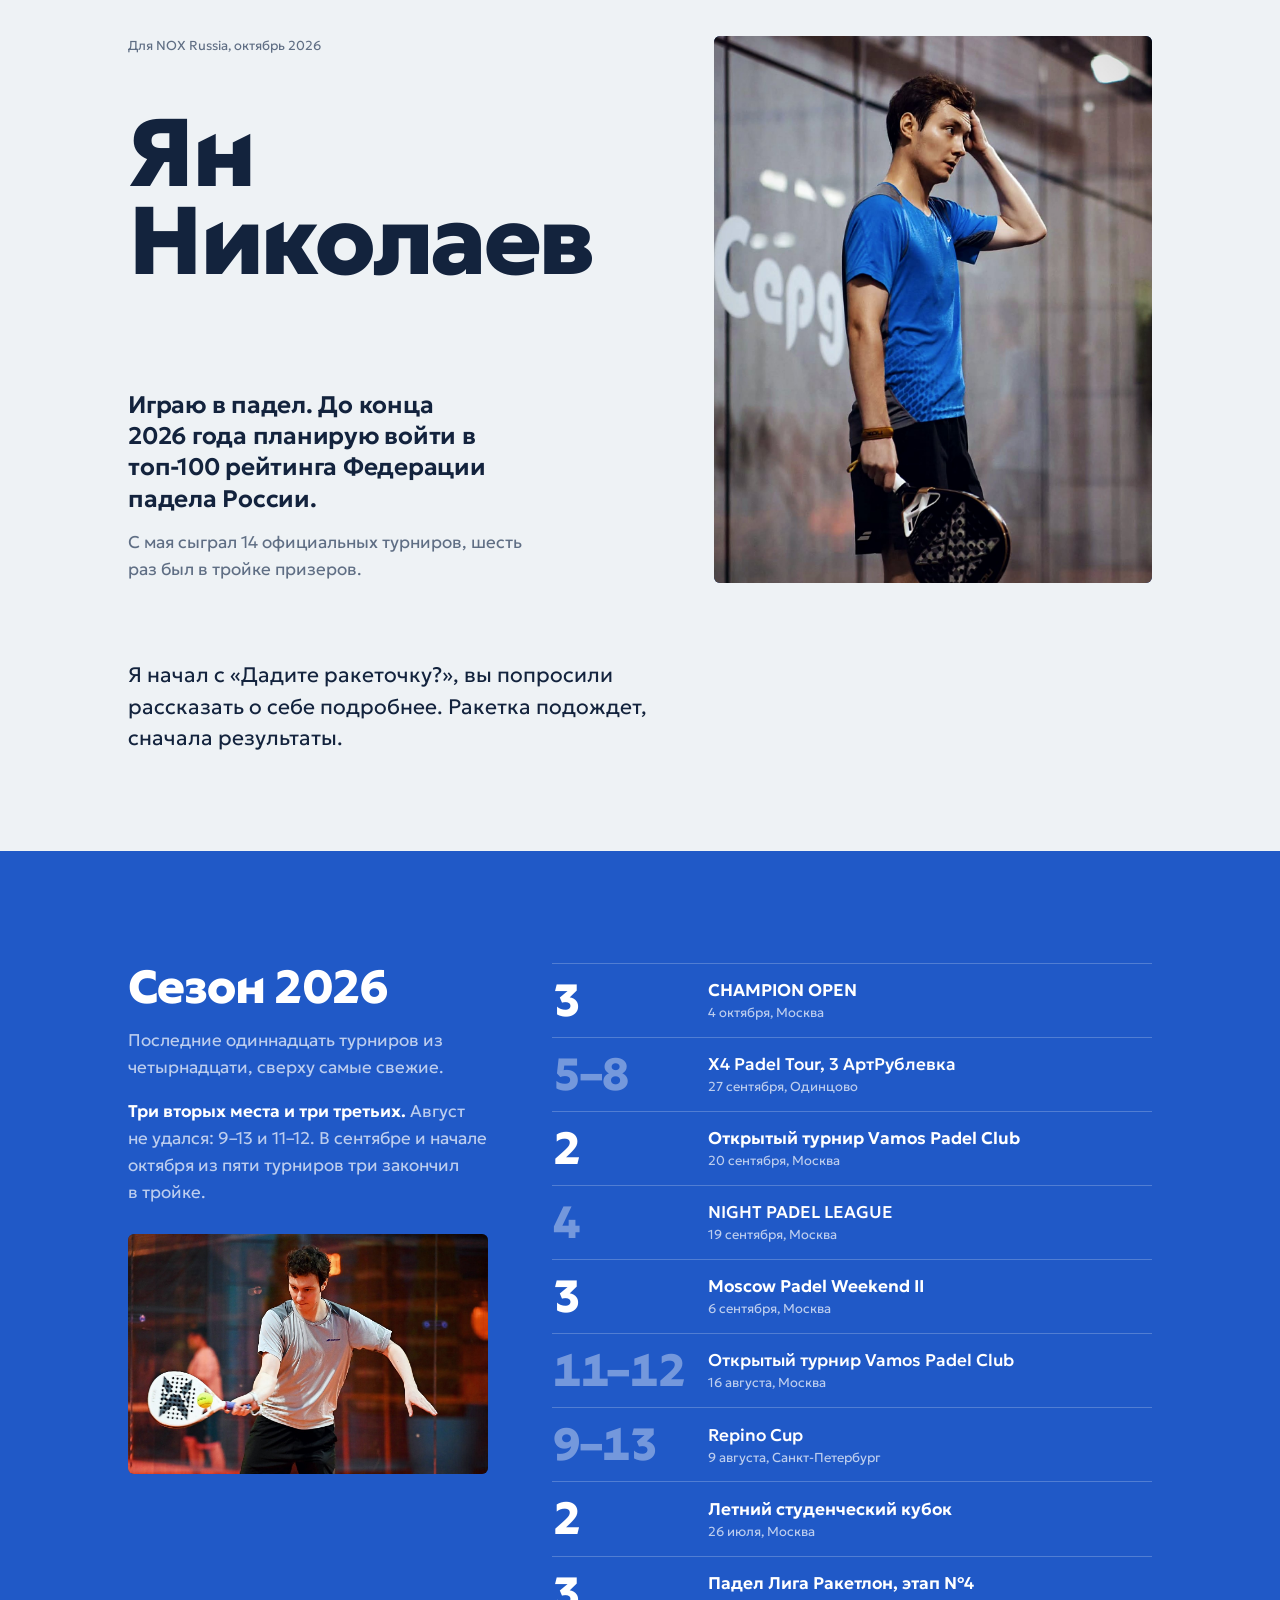
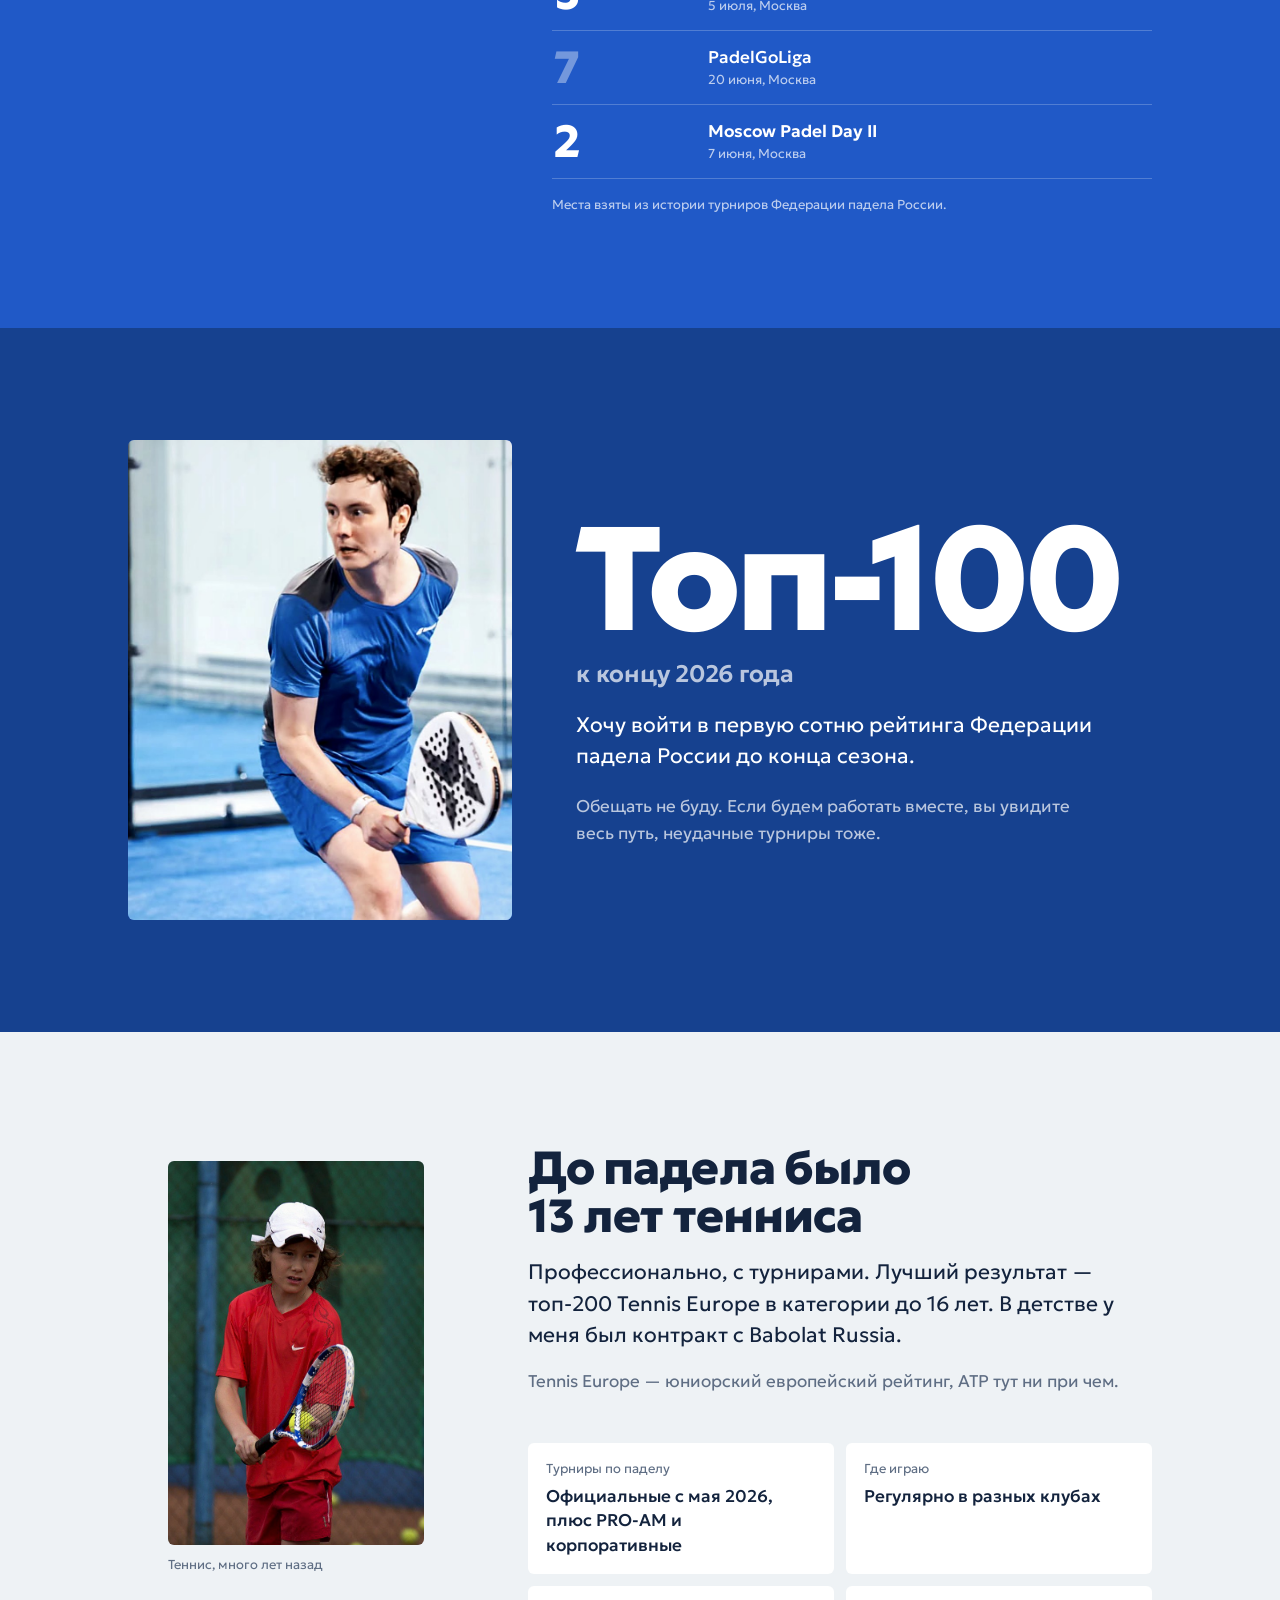
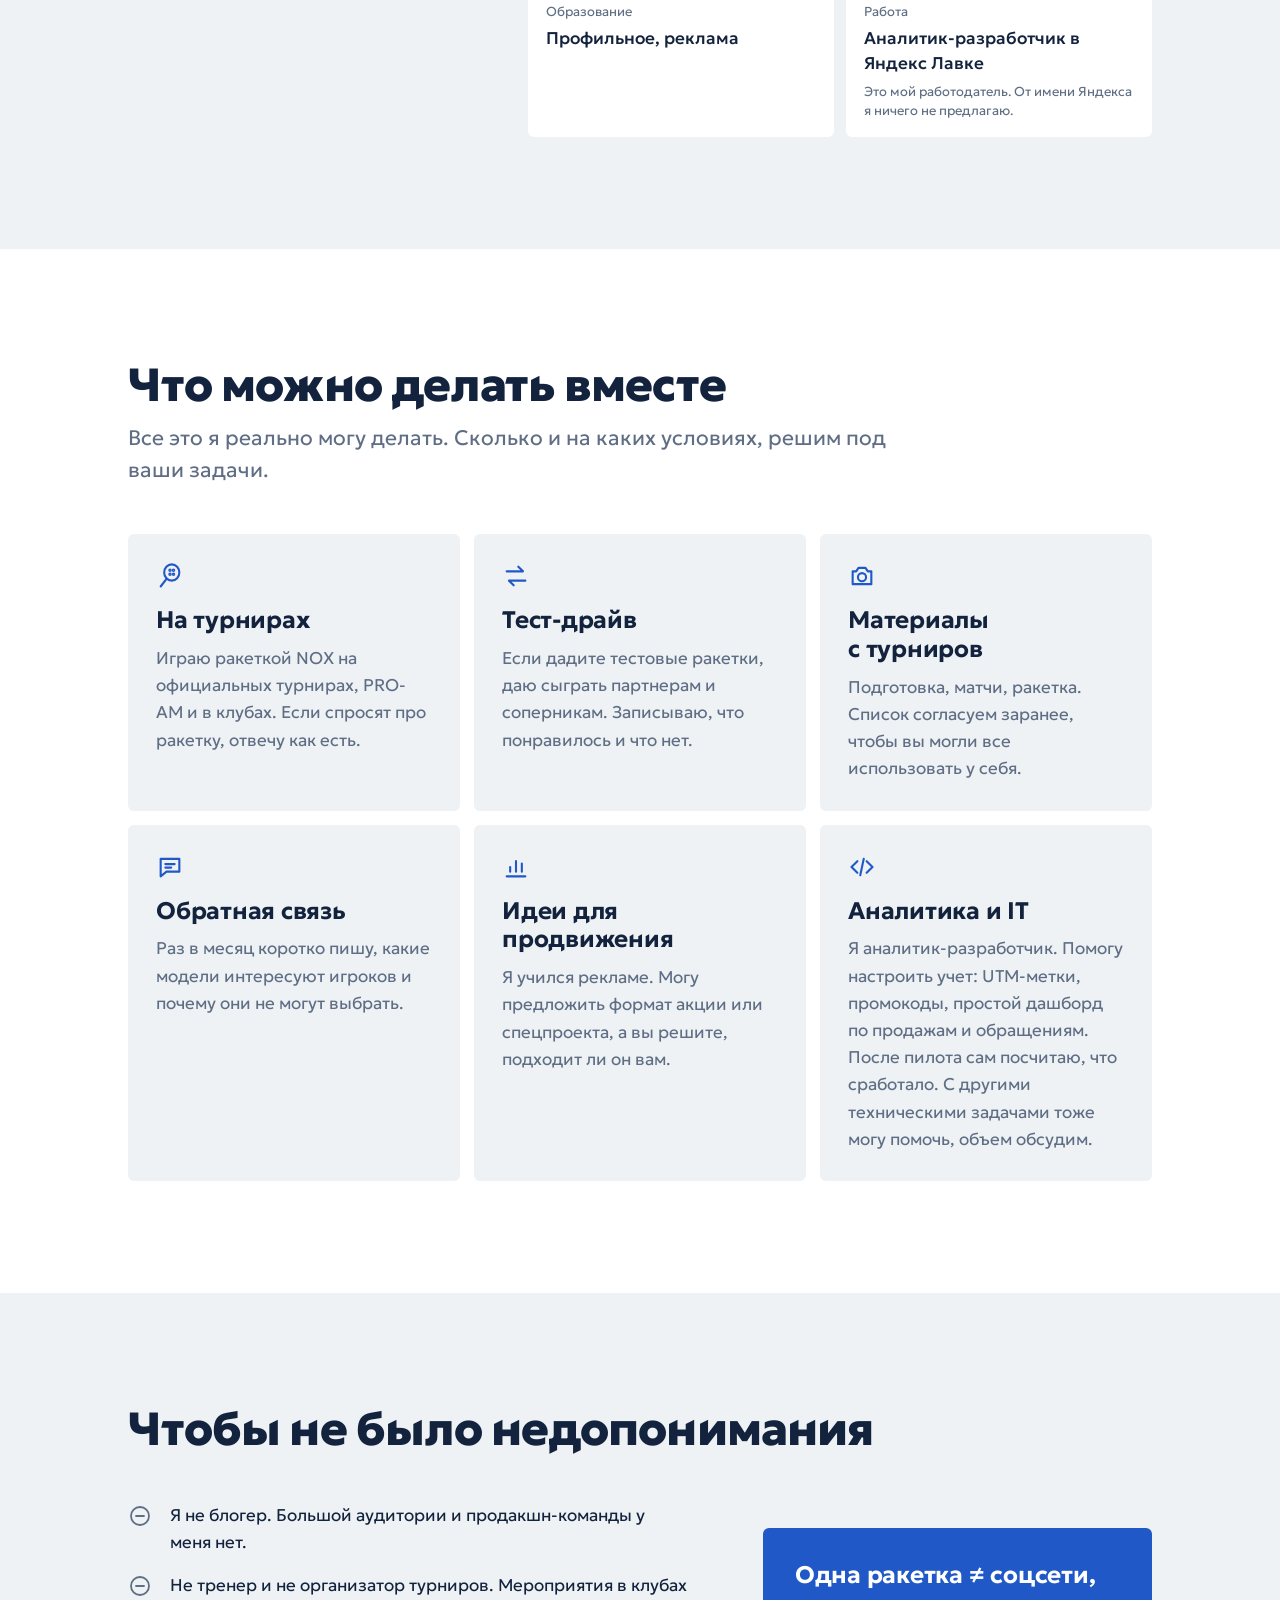
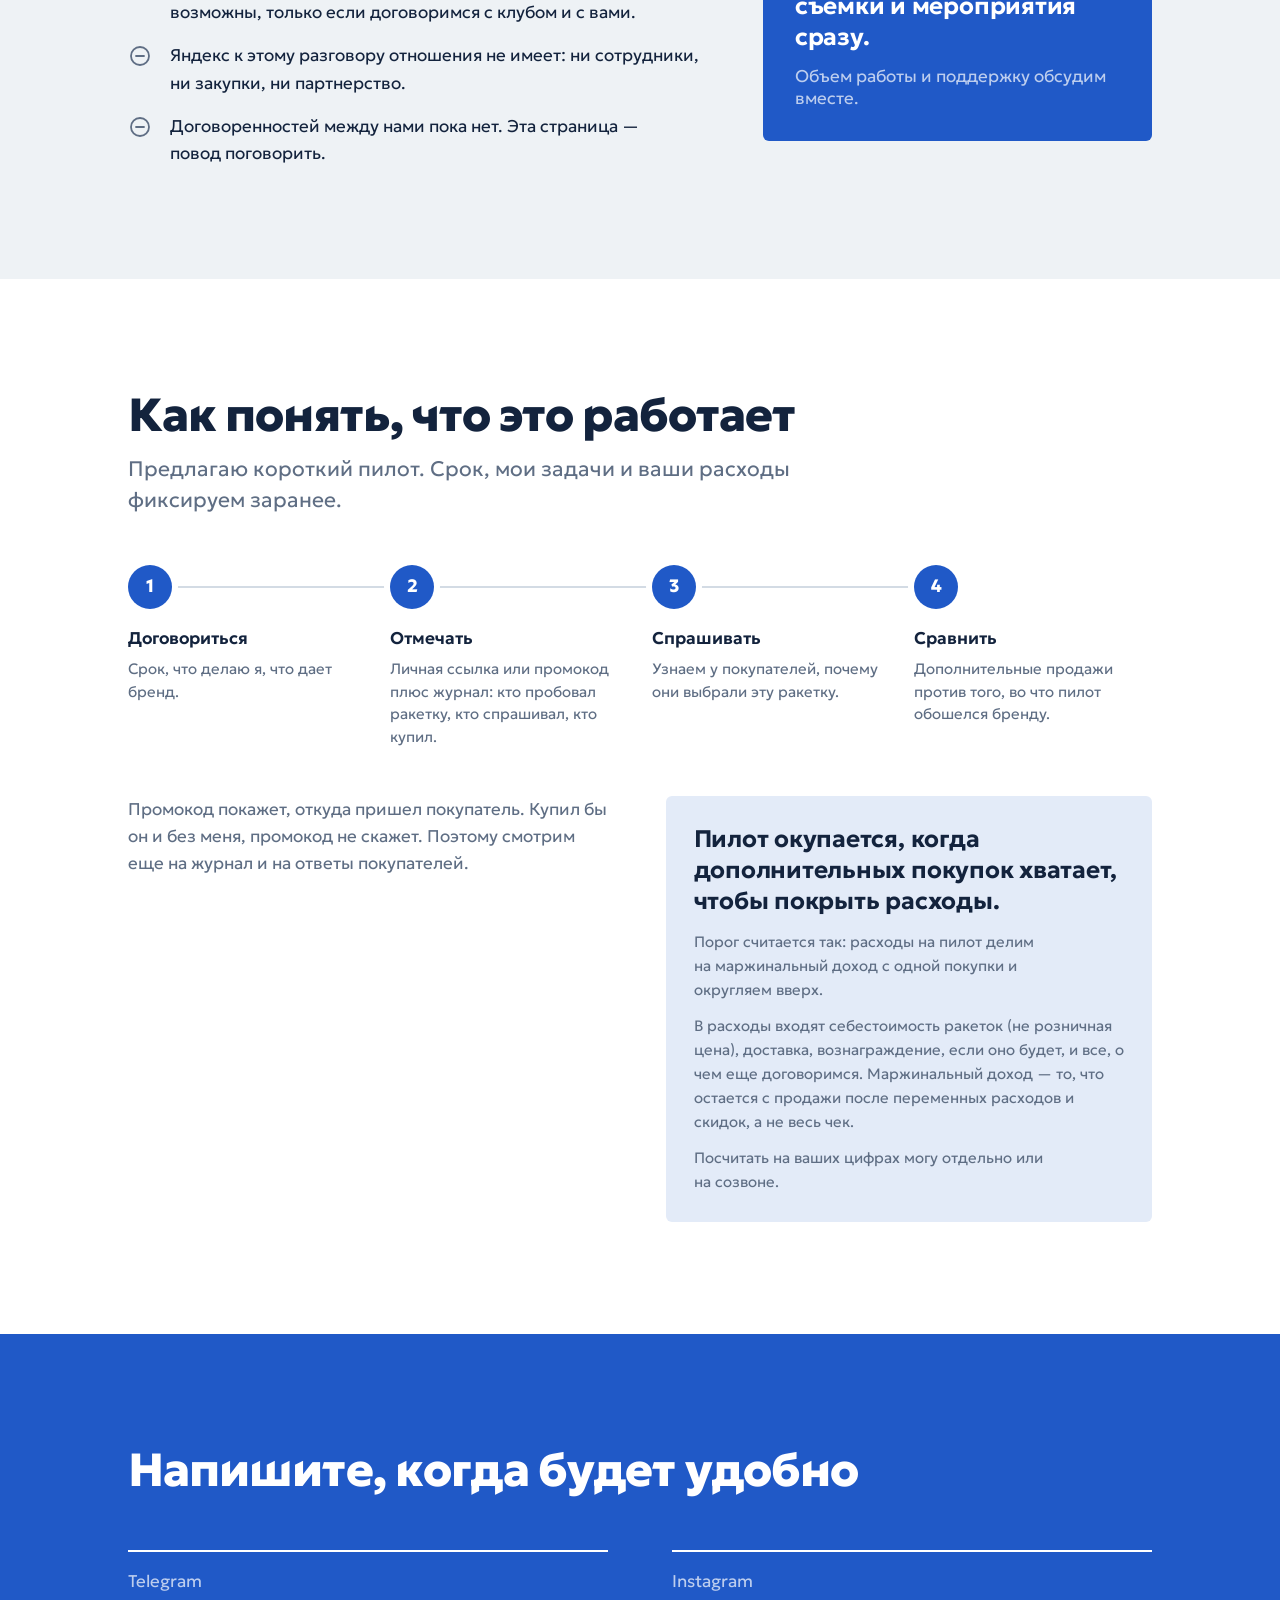
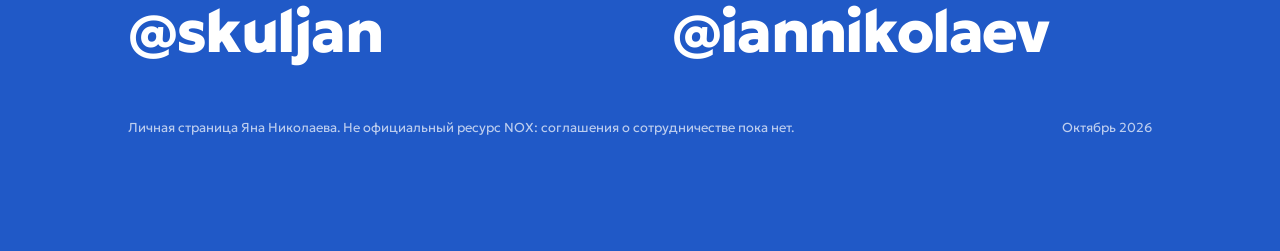
==== commit 94792c72: "Фото с матча в блоке результатов Co-Authored-By: Claude Opus 5.5 <noreply@anthropic.com>" ====
--- a/index.html
+++ b/index.html
@@ -109,6 +109,8 @@
 .results .head { display: grid; gap: 16px; position: sticky; top: calc(env(safe-area-inset-top, 0px) + 32px); }
 .results .head p { color: var(--on-court-soft); }
 .results .head p strong { color: var(--on-court); }
+.results .match { aspect-ratio: 3 / 2; margin-top: 12px; background: var(--court-shade); }
+.results .match img { object-position: 40% 40%; }
 .board { list-style: none; margin: 0; padding: 0; }
 .board li {
   display: grid; grid-template-columns: calc(var(--t-place) * 3.1) minmax(0, 1fr);
@@ -263,6 +265,7 @@
       <h2 id="season">Сезон 2026</h2>
       <p>Последние одиннадцать турниров из четырнадцати, сверху самые свежие.</p>
       <p><strong>Три вторых места и три третьих.</strong> Август не удался: 9–13 и 11–12. В сентябре и начале октября из пяти турниров три закончил в тройке.</p>
+      <figure class="photo match"><img src="img/match.jpg" alt="Ян Николаев отбивает мяч во время матча" width="1280" height="851" loading="lazy"></figure>
     </div>
     <div>
       <ol class="board">
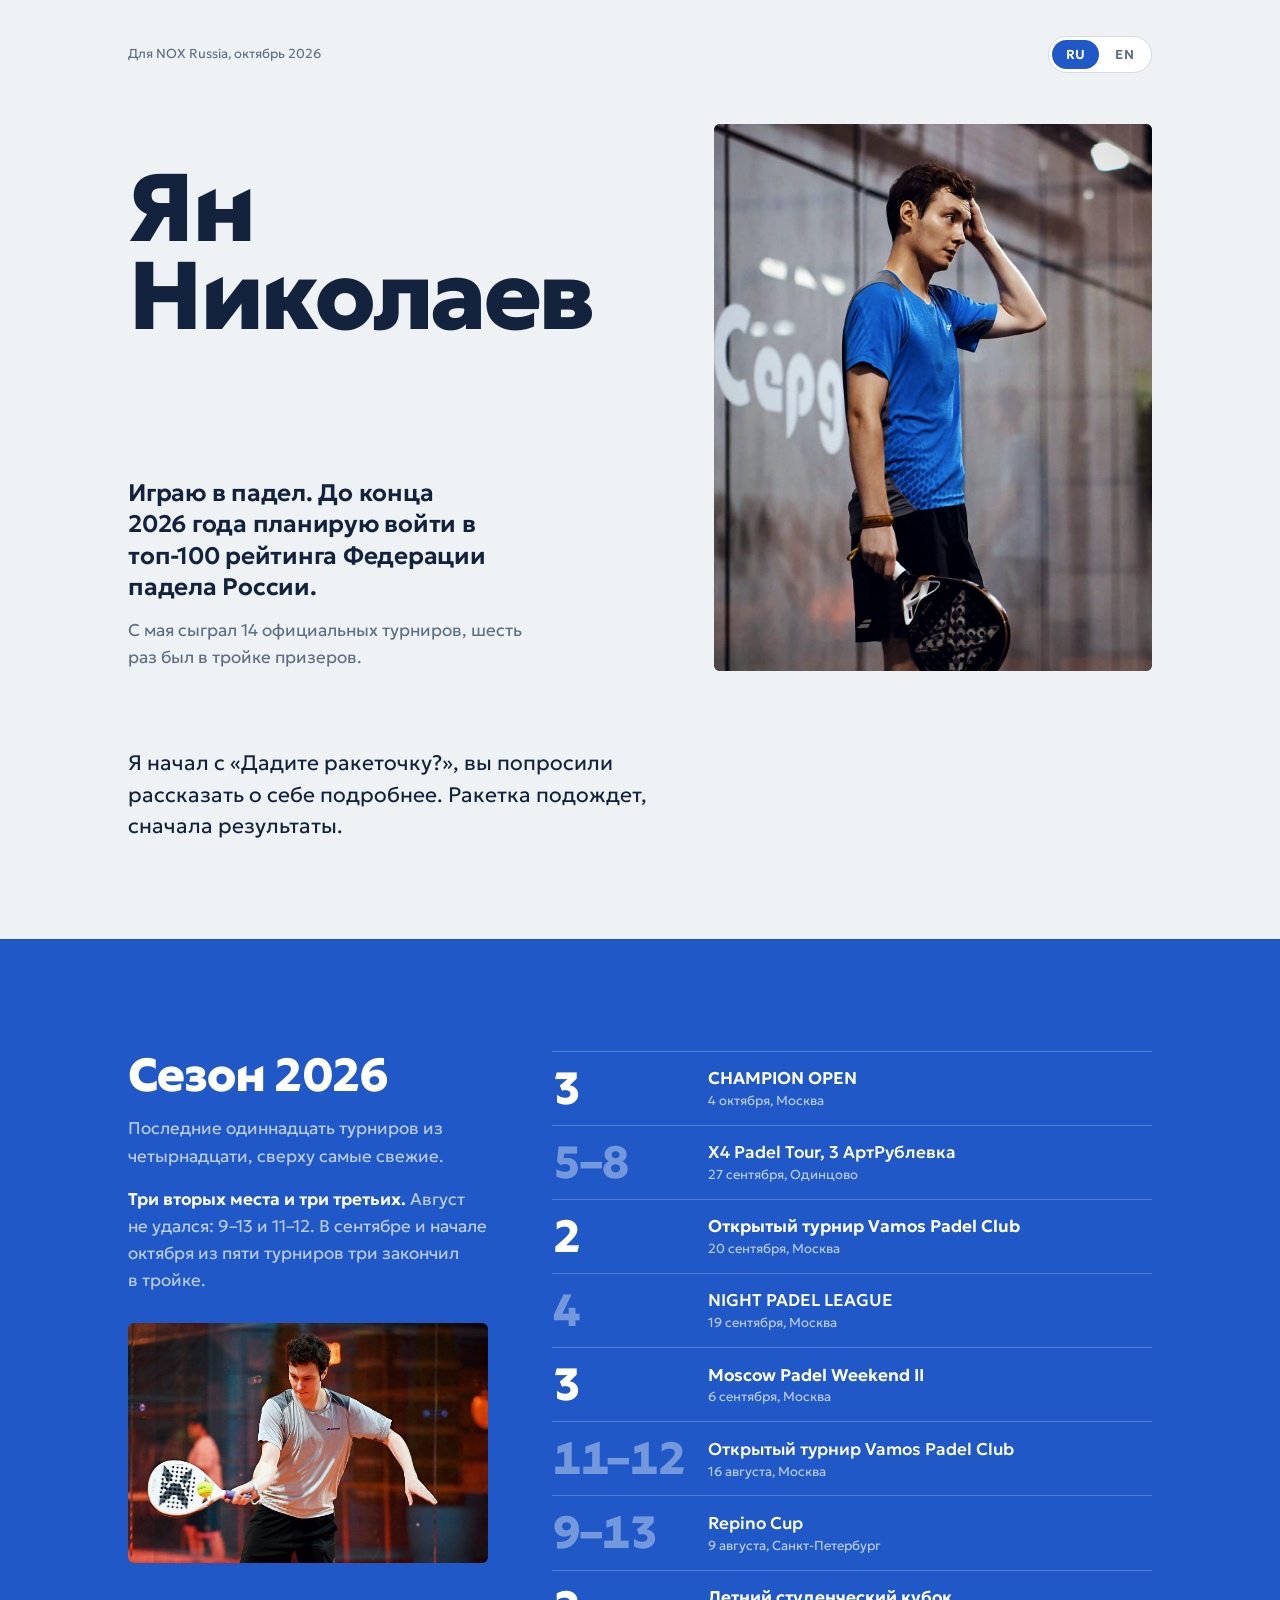
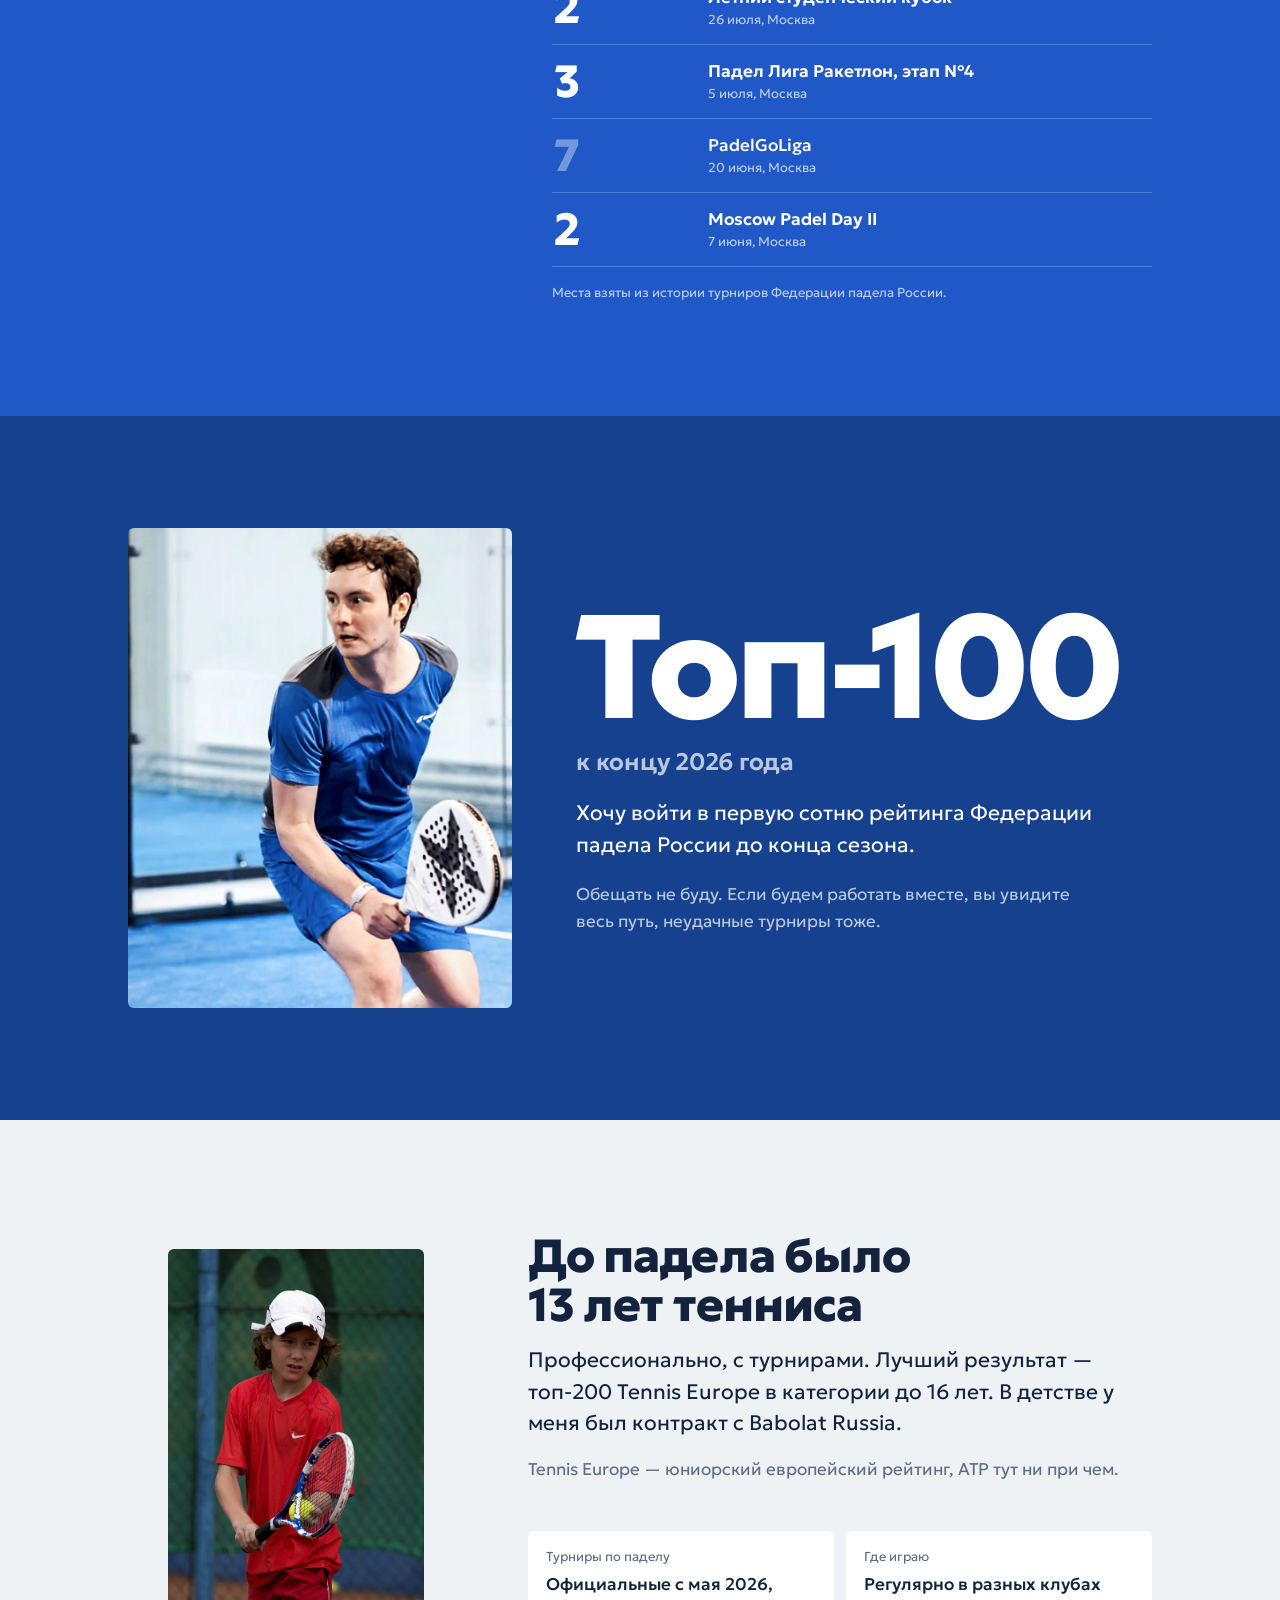
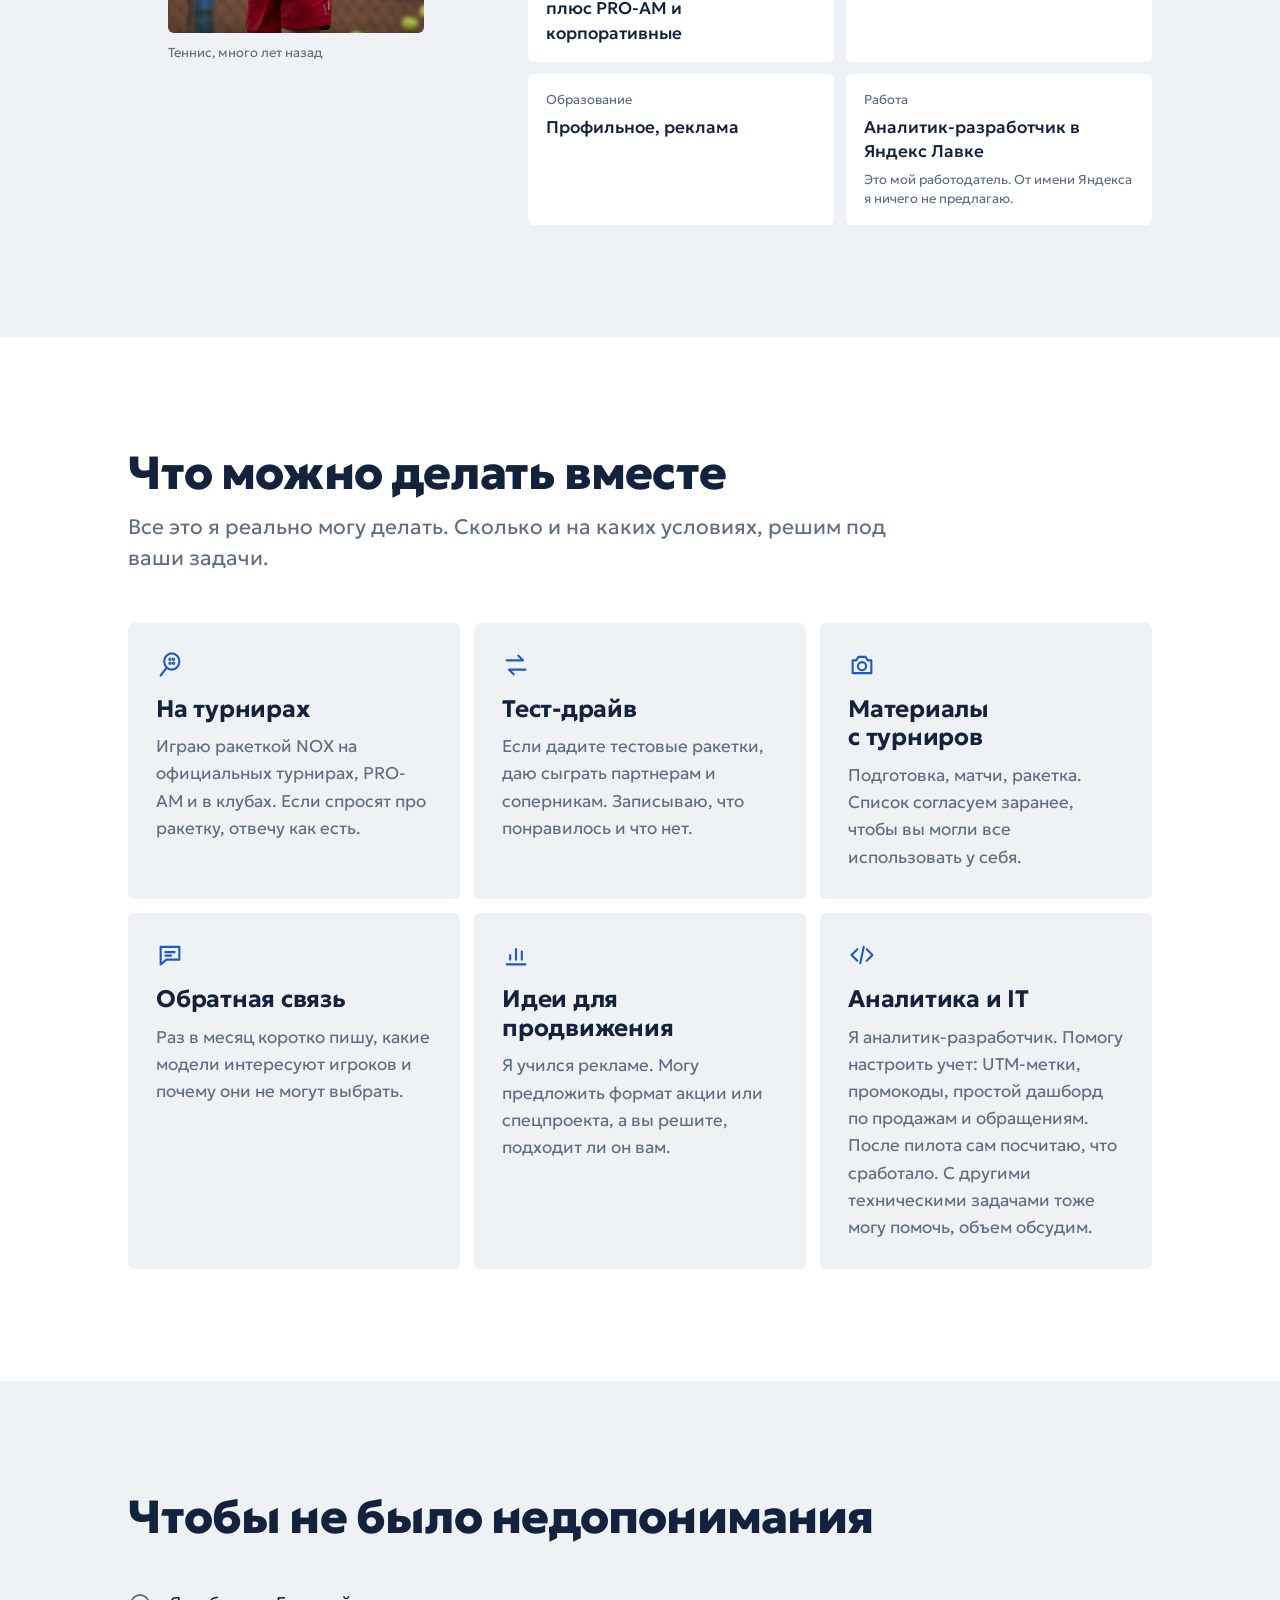
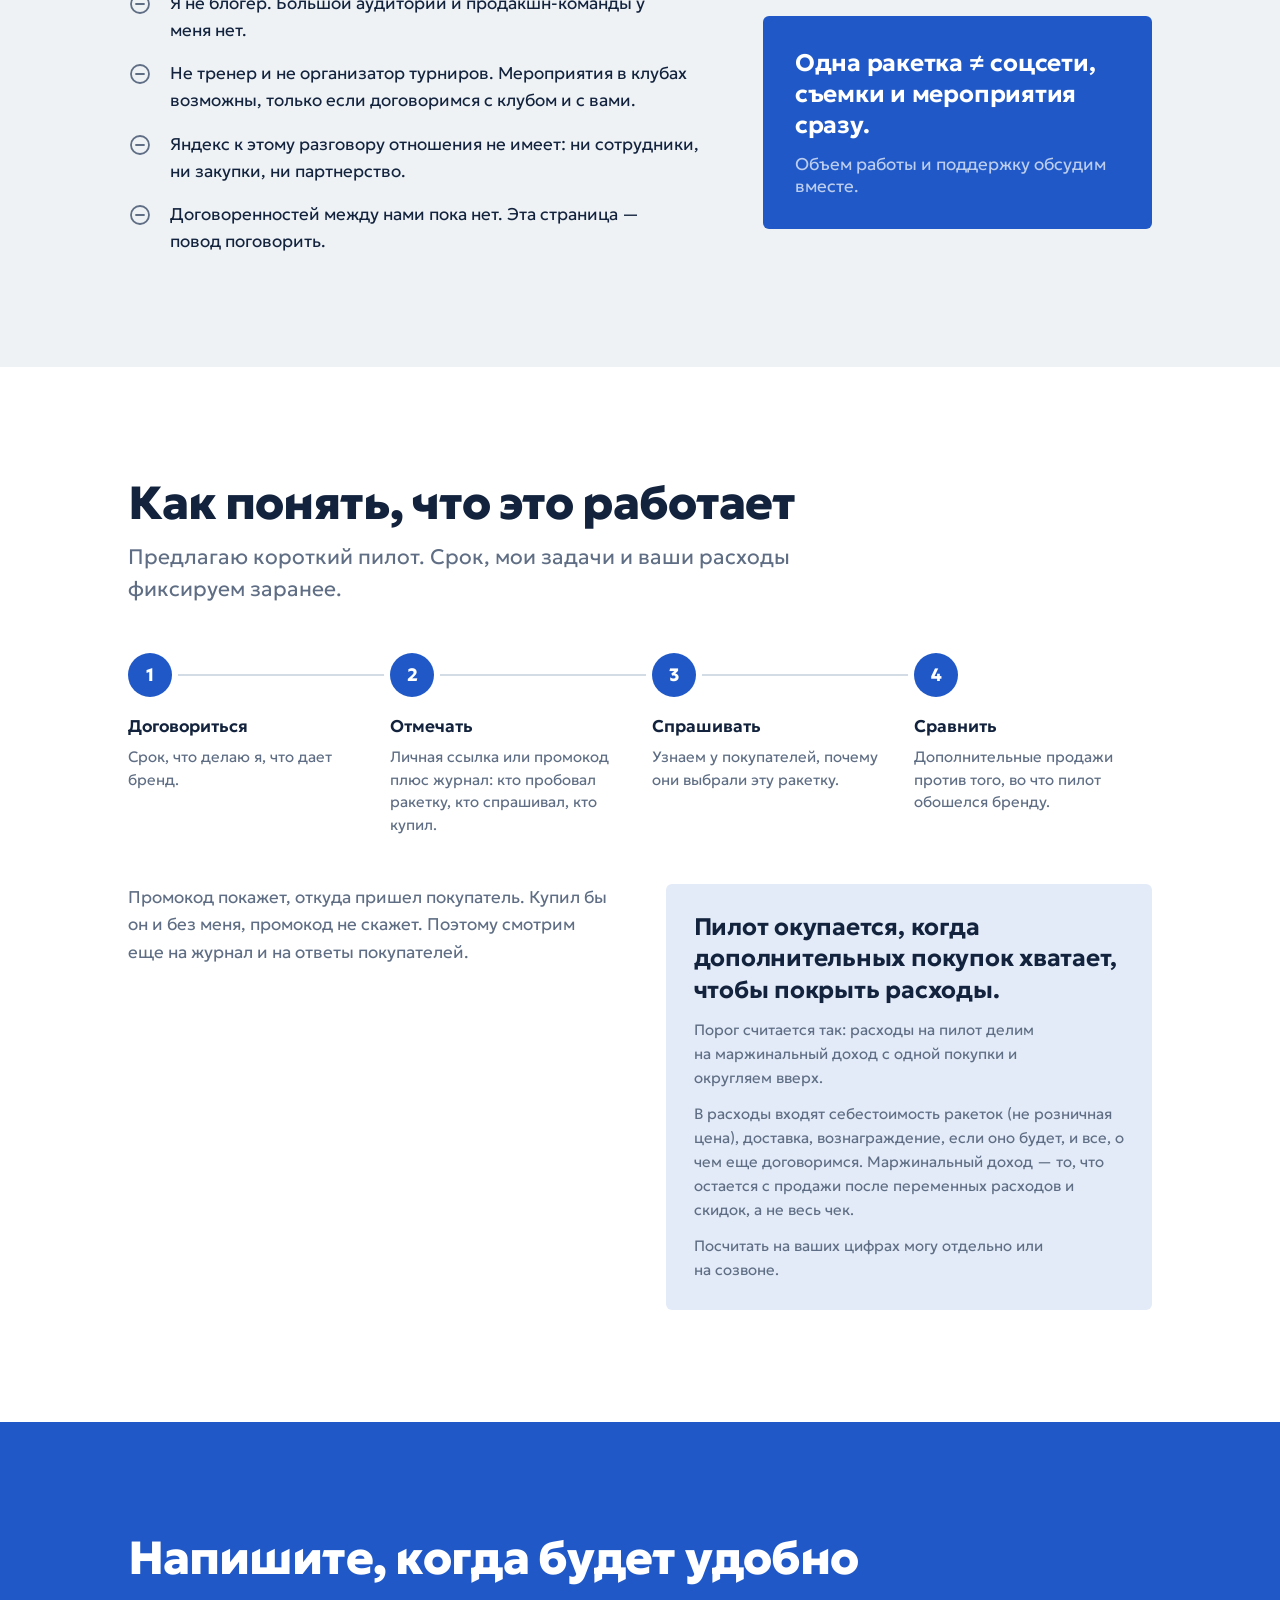
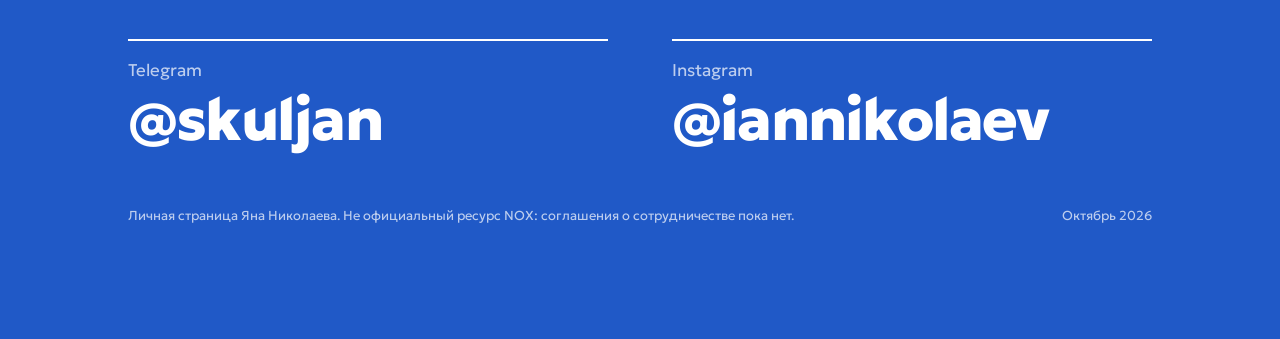
==== commit ece9b757: "Английская версия и переключатель языка Co-Authored-By: Claude Opus 5.5 <noreply@anthropic.com>" ====
--- a/index.html
+++ b/index.html
@@ -10,218 +10,7 @@
 <link rel="preconnect" href="https://fonts.googleapis.com">
 <link rel="preconnect" href="https://fonts.gstatic.com" crossorigin>
 <link rel="stylesheet" href="https://fonts.googleapis.com/css2?family=Geologica:wght,SHRP@300..800,0..100&display=swap">
-<style>
-/* Layout: страница собрана из полос разного цвета, как стенки корта: светлое стекло, синий корт, глубокий синий, белые панели. Каждый раздел — своя полоса, все выровнено по левому краю. */
-:root {
-  --glass: #eef2f5;
-  --panel: #ffffff;
-  --ink: #13233d;
-  --mist: #5f6e84;
-  --line: #d3dbe4;
-  --court: #2059c7;
-  --court-shade: #16418f;
-  --on-court: #ffffff;
-  --on-court-soft: rgba(255, 255, 255, .7);
-  --on-court-faint: rgba(255, 255, 255, .38);
-  --on-court-line: rgba(255, 255, 255, .22);
-  --tint: #e3ebf8;
-
-  --font: "Geologica", "Segoe UI", system-ui, -apple-system, sans-serif;
-
-  /* шкала: 13 · 17 · 21 · 28 · 36 · 48 · 64 */
-  --t-small: .8125rem;
-  --t-body: 1.0625rem;
-  --t-lead: clamp(1.1875rem, 1.05rem + .6vw, 1.3125rem);
-  --t-h3: clamp(1.25rem, 1.12rem + .6vw, 1.5rem);
-  --t-h2: clamp(1.75rem, 1.3rem + 2vw, 3rem);
-  --t-place: clamp(1.75rem, 1.3rem + 1.9vw, 3rem);
-  --t-name: clamp(3.2rem, 1.4rem + 6.6vw, 6rem);
-  --t-goal: clamp(4rem, 2rem + 9vw, 9.5rem);
-}
-@media (prefers-color-scheme: dark) {
-  :root:not([data-theme="light"]) {
-    --glass: #0d1829; --panel: #122036; --ink: #e8eef6; --mist: #97a6bb; --line: #24344d;
-    --court: #1b4fb3; --court-shade: #0f2f6c;
-    --on-court: #ffffff; --on-court-soft: rgba(255, 255, 255, .72); --on-court-faint: rgba(255, 255, 255, .4); --on-court-line: rgba(255, 255, 255, .2);
-    --tint: #1a2d4d;
-    color-scheme: dark;
-  }
-}
-:root[data-theme="dark"] {
-  --glass: #0d1829; --panel: #122036; --ink: #e8eef6; --mist: #97a6bb; --line: #24344d;
-  --court: #1b4fb3; --court-shade: #0f2f6c;
-  --on-court: #ffffff; --on-court-soft: rgba(255, 255, 255, .72); --on-court-faint: rgba(255, 255, 255, .4); --on-court-line: rgba(255, 255, 255, .2);
-  --tint: #1a2d4d;
-  color-scheme: dark;
-}
-
-* { box-sizing: border-box; }
-body {
-  margin: 0; background: var(--glass); color: var(--ink);
-  font-family: var(--font); font-size: var(--t-body); line-height: 1.6; font-weight: 350;
-  font-variation-settings: "SHRP" 0;
-  -webkit-font-smoothing: antialiased;
-}
-.in { max-width: 1120px; margin-inline: auto; padding-inline: clamp(16px, 4vw, 48px); }
-.in > * { min-width: 0; }
-section { padding-block: clamp(64px, 9vw, 112px); }
-h1, h2, h3 { margin: 0; text-wrap: balance; font-weight: 800; font-variation-settings: "SHRP" 100; letter-spacing: -.02em; line-height: 1.05; }
-h2 { font-size: var(--t-h2); }
-h3 { font-size: var(--t-h3); font-weight: 650; letter-spacing: -.01em; line-height: 1.2; }
-p { margin: 0; max-width: 62ch; text-wrap: pretty; }
-b, strong { font-weight: 600; }
-a { color: inherit; }
-:focus-visible { outline: 3px solid var(--court); outline-offset: 3px; }
-.court :focus-visible, .deep :focus-visible { outline-color: var(--on-court); }
-.lead { font-size: var(--t-lead); line-height: 1.5; }
-.soft { color: var(--mist); }
-.photo { margin: 0; overflow: hidden; border-radius: 6px; background: var(--court-shade); max-width: 100%; }
-.photo img { display: block; width: 100%; height: 100%; object-fit: cover; }
-.block { display: grid; gap: clamp(28px, 4vw, 48px); }
-.block > header { display: grid; gap: 14px; }
-.block > header p { color: var(--mist); }
-.court { background: var(--court); color: var(--on-court); }
-.deep { background: var(--court-shade); color: var(--on-court); }
-.panel-band { background: var(--panel); }
-.ico { width: 28px; height: 28px; flex: none; fill: none; stroke: currentColor; stroke-width: 1.8; stroke-linecap: round; stroke-linejoin: round; }
-
-/* ---------- Первый экран ---------- */
-.hero { padding-block: clamp(20px, 3vw, 36px) clamp(40px, 6vw, 80px); }
-.hero .in { display: grid; grid-template-columns: minmax(0, 1.1fr) minmax(0, .9fr); gap: clamp(24px, 4vw, 64px); }
-.hero .text { display: grid; align-content: space-between; gap: 40px; }
-.hero .to { font-size: var(--t-small); color: var(--mist); }
-.hero h1 { font-size: var(--t-name); line-height: .92; letter-spacing: -.035em; margin-top: clamp(16px, 4vw, 56px); }
-.hero h1 span { display: block; }
-.hero .summary { display: grid; gap: 14px; max-width: 34ch; }
-.hero .summary p:first-child { font-size: var(--t-h3); font-weight: 600; line-height: 1.3; letter-spacing: -.01em; }
-.hero .photo { aspect-ratio: 4 / 5; }
-.hero .photo img { object-position: 52% 30%; }
-@media (max-width: 760px) {
-  .hero .in { grid-template-columns: minmax(0, 1fr); }
-  .hero .photo { aspect-ratio: 1 / 1.1; }
-}
-.opener { padding-block: 0 clamp(56px, 8vw, 96px); }
-.opener p { max-width: 44ch; }
-.opener q { quotes: "«" "»"; }
-
-/* ---------- Результаты ---------- */
-.results .in { display: grid; grid-template-columns: minmax(0, .75fr) minmax(0, 1.25fr); gap: clamp(32px, 5vw, 80px); align-items: start; }
-.results .head { display: grid; gap: 16px; position: sticky; top: calc(env(safe-area-inset-top, 0px) + 32px); }
-.results .head p { color: var(--on-court-soft); }
-.results .head p strong { color: var(--on-court); }
-.results .match { aspect-ratio: 3 / 2; margin-top: 12px; background: var(--court-shade); }
-.results .match img { object-position: 40% 40%; }
-.board { list-style: none; margin: 0; padding: 0; }
-.board li {
-  display: grid; grid-template-columns: calc(var(--t-place) * 3.1) minmax(0, 1fr);
-  gap: 12px 16px; align-items: center; padding-block: 14px;
-  border-top: 1px solid var(--on-court-line);
-}
-.board li:last-child { border-bottom: 1px solid var(--on-court-line); }
-.board .place {
-  font-size: var(--t-place); font-weight: 800; font-variation-settings: "SHRP" 100;
-  line-height: 1; letter-spacing: -.03em; font-variant-numeric: tabular-nums; white-space: nowrap;
-  color: var(--on-court-faint);
-}
-.board .podium .place { color: var(--on-court); }
-.board .name { font-weight: 500; line-height: 1.35; overflow-wrap: anywhere; }
-.board .podium .name { font-weight: 600; }
-.board .when { display: block; color: var(--on-court-soft); font-size: var(--t-small); font-weight: 350; margin-top: 2px; }
-.source { margin-top: 16px; font-size: var(--t-small); color: var(--on-court-soft); }
-@media (max-width: 760px) {
-  .results .in { grid-template-columns: minmax(0, 1fr); }
-  .results .head { position: static; }
-}
-
-/* ---------- Цель: глубокая синяя полоса ---------- */
-.goal .in { display: grid; grid-template-columns: minmax(0, .8fr) minmax(0, 1.2fr); gap: clamp(28px, 5vw, 72px); align-items: center; }
-.goal .photo { aspect-ratio: 4 / 5; background: var(--court); }
-.goal .photo img { object-position: 50% 30%; }
-.goal .text { display: grid; gap: 20px; }
-.goal h2 { font-size: var(--t-goal); line-height: .9; letter-spacing: -.04em; }
-.goal h2 small { display: block; font-size: var(--t-h3); font-weight: 600; letter-spacing: -.01em; line-height: 1.3; margin-top: 14px; color: var(--on-court-soft); }
-.goal p { color: var(--on-court-soft); max-width: 44ch; }
-.goal p.lead { color: var(--on-court); }
-@media (max-width: 760px) {
-  .goal .in { grid-template-columns: minmax(0, 1fr); }
-  .goal .photo { aspect-ratio: 1 / 1.05; order: 2; }
-}
-
-/* ---------- Теннис и факты ---------- */
-.past .in { display: grid; grid-template-columns: minmax(0, .7fr) minmax(0, 1.3fr); gap: clamp(28px, 5vw, 72px); align-items: start; }
-.past .photo { aspect-ratio: 2 / 3; background: var(--tint); }
-.past .photo img { object-position: 50% 20%; }
-.past figcaption { font-size: var(--t-small); color: var(--mist); padding-top: 10px; }
-.past .col { display: grid; gap: clamp(32px, 4vw, 48px); }
-.past .story { display: grid; gap: 16px; }
-dl.facts { margin: 0; display: grid; grid-template-columns: repeat(2, minmax(0, 1fr)); gap: 12px; }
-dl.facts > div { background: var(--panel); border-radius: 6px; padding: 16px 18px; display: grid; gap: 4px; align-content: start; }
-dl.facts dt { color: var(--mist); font-size: var(--t-small); }
-dl.facts dd { margin: 0; font-weight: 500; line-height: 1.45; }
-dl.facts dd small { display: block; color: var(--mist); font-size: var(--t-small); font-weight: 350; line-height: 1.5; margin-top: 6px; }
-dl.facts .wide { grid-column: 1 / -1; }
-@media (max-width: 760px) {
-  .past .in { grid-template-columns: minmax(0, 1fr); }
-  .past figure { max-width: 300px; }
-}
-@media (max-width: 480px) { dl.facts { grid-template-columns: minmax(0, 1fr); } }
-
-/* ---------- Форматы: плитки на белой полосе ---------- */
-.tiles { list-style: none; margin: 0; padding: 0; display: grid; grid-template-columns: repeat(6, minmax(0, 1fr)); gap: 14px; }
-.tiles li { grid-column: span 2; background: var(--glass); border-radius: 6px; padding: clamp(20px, 2.5vw, 28px); display: grid; gap: 10px; align-content: start; }
-.tiles .ico { color: var(--court); margin-bottom: 6px; }
-.tiles p { color: var(--mist); }
-@media (max-width: 860px) {
-  .tiles { grid-template-columns: repeat(2, minmax(0, 1fr)); }
-  .tiles li { grid-column: span 1; }
-}
-@media (max-width: 560px) { .tiles { grid-template-columns: minmax(0, 1fr); } }
-
-/* ---------- Границы ---------- */
-.limits { display: grid; grid-template-columns: minmax(0, 1.2fr) minmax(0, .8fr); gap: clamp(24px, 4vw, 56px); align-items: center; }
-.limits ul { list-style: none; margin: 0; padding: 0; display: grid; gap: 16px; }
-.limits li { display: grid; grid-template-columns: 28px minmax(0, 1fr); gap: 14px; align-items: start; }
-.limits .ico { color: var(--mist); width: 24px; height: 24px; margin-top: 2px; }
-.limits blockquote {
-  margin: 0; padding: clamp(22px, 3vw, 32px); border-radius: 6px; background: var(--court); color: var(--on-court);
-  font-size: var(--t-h3); font-weight: 650; line-height: 1.3; letter-spacing: -.01em;
-}
-.limits blockquote span { display: block; margin-top: 12px; font-size: var(--t-body); font-weight: 350; letter-spacing: 0; color: var(--on-court-soft); }
-@media (max-width: 760px) { .limits { grid-template-columns: minmax(0, 1fr); } }
-
-/* ---------- Пилот ---------- */
-.steps { list-style: none; margin: 0; padding: 0; counter-reset: s; display: grid; grid-template-columns: repeat(4, minmax(0, 1fr)); gap: 24px; position: relative; }
-.steps::before { content: ""; position: absolute; left: 22px; right: calc((100% - 72px) / 4 - 22px); top: 21px; height: 2px; background: var(--line); }
-.steps li { counter-increment: s; display: grid; gap: 6px; align-content: start; position: relative; }
-.steps li::before {
-  content: counter(s); width: 44px; height: 44px; border-radius: 50%; display: grid; place-items: center;
-  background: var(--court); color: var(--on-court); font-weight: 800; font-variation-settings: "SHRP" 100; font-size: 1.125rem;
-  margin-bottom: 10px; box-shadow: 0 0 0 6px var(--panel);
-}
-.steps b { font-size: var(--t-body); }
-.steps span { color: var(--mist); font-size: .9375rem; line-height: 1.5; }
-@media (max-width: 860px) {
-  .steps { grid-template-columns: repeat(2, minmax(0, 1fr)); }
-  .steps::before { display: none; }
-}
-@media (max-width: 460px) { .steps { grid-template-columns: minmax(0, 1fr); } }
-.pilot-foot { display: grid; grid-template-columns: minmax(0, 1fr) minmax(0, 1fr); gap: clamp(24px, 4vw, 56px); align-items: start; }
-.pilot-foot > p { color: var(--mist); }
-.formula { background: var(--tint); border-radius: 6px; padding: clamp(20px, 3vw, 28px); display: grid; gap: 12px; }
-.formula .eq { font-size: var(--t-h3); font-weight: 650; line-height: 1.3; letter-spacing: -.01em; }
-.formula p:not(.eq) { color: var(--mist); font-size: .9375rem; }
-@media (max-width: 760px) { .pilot-foot { grid-template-columns: minmax(0, 1fr); } }
-
-/* ---------- Контакты ---------- */
-.contact .in { display: grid; gap: clamp(32px, 5vw, 56px); }
-.links { display: grid; grid-template-columns: repeat(2, minmax(0, 1fr)); gap: 24px clamp(24px, 5vw, 72px); }
-.links a { display: grid; gap: 4px; text-decoration: none; padding-top: 16px; border-top: 2px solid var(--on-court); }
-.links a span { color: var(--on-court-soft); }
-.links a b { font-size: clamp(2rem, 1.3rem + 3vw, 3.75rem); font-weight: 800; font-variation-settings: "SHRP" 100; letter-spacing: -.03em; line-height: 1.05; overflow-wrap: anywhere; }
-.links a:hover b { text-decoration: underline; text-decoration-thickness: 3px; text-underline-offset: 6px; }
-@media (max-width: 640px) { .links { grid-template-columns: minmax(0, 1fr); } }
-footer { font-size: var(--t-small); color: var(--on-court-soft); display: flex; flex-wrap: wrap; justify-content: space-between; gap: 8px 24px; }
-</style>
+<link rel="stylesheet" href="style.css">
 
 <svg width="0" height="0" style="position:absolute" aria-hidden="true">
   <symbol id="i-racket" viewBox="0 0 24 24"><ellipse cx="13.5" cy="9" rx="6.5" ry="7"/><path d="M9.2 14.3 4 21"/><circle cx="12" cy="7" r=".6"/><circle cx="15" cy="7" r=".6"/><circle cx="12" cy="10.5" r=".6"/><circle cx="15" cy="10.5" r=".6"/></symbol>
@@ -236,9 +25,12 @@
 <!-- ===== Первый экран ===== -->
 <header class="hero">
   <div class="in">
+    <div class="topbar">
+      <p class="to">Для NOX Russia, октябрь 2026</p>
+      <nav class="lang" aria-label="Язык"><a href="./" aria-current="page" lang="ru">RU</a><a href="en.html" lang="en" hreflang="en">EN</a></nav>
+    </div>
     <div class="text">
       <div>
-        <p class="to">Для NOX Russia, октябрь 2026</p>
         <h1><span>Ян</span><span>Николаев</span></h1>
       </div>
       <div class="summary">
--- a/style.css
+++ b/style.css
@@ -0,0 +1,216 @@
+/* Layout: страница собрана из полос разного цвета, как стенки корта: светлое стекло, синий корт, глубокий синий, белые панели. Каждый раздел — своя полоса, все выровнено по левому краю. */
+:root {
+  --glass: #eef2f5;
+  --panel: #ffffff;
+  --ink: #13233d;
+  --mist: #5f6e84;
+  --line: #d3dbe4;
+  --court: #2059c7;
+  --court-shade: #16418f;
+  --on-court: #ffffff;
+  --on-court-soft: rgba(255, 255, 255, .7);
+  --on-court-faint: rgba(255, 255, 255, .38);
+  --on-court-line: rgba(255, 255, 255, .22);
+  --tint: #e3ebf8;
+
+  --font: "Geologica", "Segoe UI", system-ui, -apple-system, sans-serif;
+
+  /* шкала: 13 · 17 · 21 · 28 · 36 · 48 · 64 */
+  --t-small: .8125rem;
+  --t-body: 1.0625rem;
+  --t-lead: clamp(1.1875rem, 1.05rem + .6vw, 1.3125rem);
+  --t-h3: clamp(1.25rem, 1.12rem + .6vw, 1.5rem);
+  --t-h2: clamp(1.75rem, 1.3rem + 2vw, 3rem);
+  --t-place: clamp(1.75rem, 1.3rem + 1.9vw, 3rem);
+  --t-name: clamp(3.2rem, 1.4rem + 6.6vw, 6rem);
+  --t-goal: clamp(4rem, 2rem + 9vw, 9.5rem);
+}
+@media (prefers-color-scheme: dark) {
+  :root:not([data-theme="light"]) {
+    --glass: #0d1829; --panel: #122036; --ink: #e8eef6; --mist: #97a6bb; --line: #24344d;
+    --court: #1b4fb3; --court-shade: #0f2f6c;
+    --on-court: #ffffff; --on-court-soft: rgba(255, 255, 255, .72); --on-court-faint: rgba(255, 255, 255, .4); --on-court-line: rgba(255, 255, 255, .2);
+    --tint: #1a2d4d;
+    color-scheme: dark;
+  }
+}
+:root[data-theme="dark"] {
+  --glass: #0d1829; --panel: #122036; --ink: #e8eef6; --mist: #97a6bb; --line: #24344d;
+  --court: #1b4fb3; --court-shade: #0f2f6c;
+  --on-court: #ffffff; --on-court-soft: rgba(255, 255, 255, .72); --on-court-faint: rgba(255, 255, 255, .4); --on-court-line: rgba(255, 255, 255, .2);
+  --tint: #1a2d4d;
+  color-scheme: dark;
+}
+
+* { box-sizing: border-box; }
+body {
+  margin: 0; background: var(--glass); color: var(--ink);
+  font-family: var(--font); font-size: var(--t-body); line-height: 1.6; font-weight: 350;
+  font-variation-settings: "SHRP" 0;
+  -webkit-font-smoothing: antialiased;
+}
+.in { max-width: 1120px; margin-inline: auto; padding-inline: clamp(16px, 4vw, 48px); }
+.in > * { min-width: 0; }
+section { padding-block: clamp(64px, 9vw, 112px); }
+h1, h2, h3 { margin: 0; text-wrap: balance; font-weight: 800; font-variation-settings: "SHRP" 100; letter-spacing: -.02em; line-height: 1.05; }
+h2 { font-size: var(--t-h2); }
+h3 { font-size: var(--t-h3); font-weight: 650; letter-spacing: -.01em; line-height: 1.2; }
+p { margin: 0; max-width: 62ch; text-wrap: pretty; }
+b, strong { font-weight: 600; }
+a { color: inherit; }
+:focus-visible { outline: 3px solid var(--court); outline-offset: 3px; }
+.court :focus-visible, .deep :focus-visible { outline-color: var(--on-court); }
+.lead { font-size: var(--t-lead); line-height: 1.5; }
+.soft { color: var(--mist); }
+.photo { margin: 0; overflow: hidden; border-radius: 6px; background: var(--court-shade); max-width: 100%; }
+.photo img { display: block; width: 100%; height: 100%; object-fit: cover; }
+.block { display: grid; gap: clamp(28px, 4vw, 48px); }
+.block > header { display: grid; gap: 14px; }
+.block > header p { color: var(--mist); }
+.court { background: var(--court); color: var(--on-court); }
+.deep { background: var(--court-shade); color: var(--on-court); }
+.panel-band { background: var(--panel); }
+.ico { width: 28px; height: 28px; flex: none; fill: none; stroke: currentColor; stroke-width: 1.8; stroke-linecap: round; stroke-linejoin: round; }
+
+/* ---------- Первый экран ---------- */
+.hero { padding-block: clamp(20px, 3vw, 36px) clamp(40px, 6vw, 80px); }
+.hero .in { display: grid; grid-template-columns: minmax(0, 1.1fr) minmax(0, .9fr); gap: clamp(24px, 4vw, 64px); }
+.hero .text { display: grid; align-content: space-between; gap: 40px; }
+.hero .topbar { grid-column: 1 / -1; display: flex; justify-content: space-between; align-items: center; gap: 16px; }
+.hero .to { font-size: var(--t-small); color: var(--mist); }
+.lang { display: inline-flex; padding: 3px; gap: 2px; border: 1px solid var(--line); border-radius: 999px; background: var(--panel); }
+.lang a { text-decoration: none; font-size: var(--t-small); font-weight: 600; letter-spacing: .02em; padding: 8px 14px; border-radius: 999px; color: var(--mist); line-height: 1; }
+.lang a:hover:not([aria-current]) { color: var(--ink); }
+.lang a[aria-current="page"] { background: var(--court); color: var(--on-court); }
+.hero h1 { font-size: var(--t-name); line-height: .92; letter-spacing: -.035em; margin-top: clamp(8px, 3vw, 40px); }
+.hero h1 span { display: block; }
+.hero .summary { display: grid; gap: 14px; max-width: 34ch; }
+.hero .summary p:first-child { font-size: var(--t-h3); font-weight: 600; line-height: 1.3; letter-spacing: -.01em; }
+.hero .photo { aspect-ratio: 4 / 5; }
+.hero .photo img { object-position: 52% 30%; }
+@media (max-width: 760px) {
+  .hero .in { grid-template-columns: minmax(0, 1fr); }
+  .hero .photo { aspect-ratio: 1 / 1.1; }
+}
+.opener { padding-block: 0 clamp(56px, 8vw, 96px); }
+.opener p { max-width: 44ch; }
+.opener q { quotes: "«" "»"; }
+.opener q:lang(en) { quotes: "\201C" "\201D"; }
+
+/* ---------- Результаты ---------- */
+.results .in { display: grid; grid-template-columns: minmax(0, .75fr) minmax(0, 1.25fr); gap: clamp(32px, 5vw, 80px); align-items: start; }
+.results .head { display: grid; gap: 16px; position: sticky; top: calc(env(safe-area-inset-top, 0px) + 32px); }
+.results .head p { color: var(--on-court-soft); }
+.results .head p strong { color: var(--on-court); }
+.results .match { aspect-ratio: 3 / 2; margin-top: 12px; background: var(--court-shade); }
+.results .match img { object-position: 40% 40%; }
+.board { list-style: none; margin: 0; padding: 0; }
+.board li {
+  display: grid; grid-template-columns: calc(var(--t-place) * 3.1) minmax(0, 1fr);
+  gap: 12px 16px; align-items: center; padding-block: 14px;
+  border-top: 1px solid var(--on-court-line);
+}
+.board li:last-child { border-bottom: 1px solid var(--on-court-line); }
+.board .place {
+  font-size: var(--t-place); font-weight: 800; font-variation-settings: "SHRP" 100;
+  line-height: 1; letter-spacing: -.03em; font-variant-numeric: tabular-nums; white-space: nowrap;
+  color: var(--on-court-faint);
+}
+.board .podium .place { color: var(--on-court); }
+.board .name { font-weight: 500; line-height: 1.35; overflow-wrap: anywhere; }
+.board .podium .name { font-weight: 600; }
+.board .when { display: block; color: var(--on-court-soft); font-size: var(--t-small); font-weight: 350; margin-top: 2px; }
+.source { margin-top: 16px; font-size: var(--t-small); color: var(--on-court-soft); }
+@media (max-width: 760px) {
+  .results .in { grid-template-columns: minmax(0, 1fr); }
+  .results .head { position: static; }
+}
+
+/* ---------- Цель: глубокая синяя полоса ---------- */
+.goal .in { display: grid; grid-template-columns: minmax(0, .8fr) minmax(0, 1.2fr); gap: clamp(28px, 5vw, 72px); align-items: center; }
+.goal .photo { aspect-ratio: 4 / 5; background: var(--court); }
+.goal .photo img { object-position: 50% 30%; }
+.goal .text { display: grid; gap: 20px; }
+.goal h2 { font-size: var(--t-goal); line-height: .9; letter-spacing: -.04em; }
+.goal h2 small { display: block; font-size: var(--t-h3); font-weight: 600; letter-spacing: -.01em; line-height: 1.3; margin-top: 14px; color: var(--on-court-soft); }
+.goal p { color: var(--on-court-soft); max-width: 44ch; }
+.goal p.lead { color: var(--on-court); }
+@media (max-width: 760px) {
+  .goal .in { grid-template-columns: minmax(0, 1fr); }
+  .goal .photo { aspect-ratio: 1 / 1.05; order: 2; }
+}
+
+/* ---------- Теннис и факты ---------- */
+.past .in { display: grid; grid-template-columns: minmax(0, .7fr) minmax(0, 1.3fr); gap: clamp(28px, 5vw, 72px); align-items: start; }
+.past .photo { aspect-ratio: 2 / 3; background: var(--tint); }
+.past .photo img { object-position: 50% 20%; }
+.past figcaption { font-size: var(--t-small); color: var(--mist); padding-top: 10px; }
+.past .col { display: grid; gap: clamp(32px, 4vw, 48px); }
+.past .story { display: grid; gap: 16px; }
+dl.facts { margin: 0; display: grid; grid-template-columns: repeat(2, minmax(0, 1fr)); gap: 12px; }
+dl.facts > div { background: var(--panel); border-radius: 6px; padding: 16px 18px; display: grid; gap: 4px; align-content: start; }
+dl.facts dt { color: var(--mist); font-size: var(--t-small); }
+dl.facts dd { margin: 0; font-weight: 500; line-height: 1.45; }
+dl.facts dd small { display: block; color: var(--mist); font-size: var(--t-small); font-weight: 350; line-height: 1.5; margin-top: 6px; }
+dl.facts .wide { grid-column: 1 / -1; }
+@media (max-width: 760px) {
+  .past .in { grid-template-columns: minmax(0, 1fr); }
+  .past figure { max-width: 300px; }
+}
+@media (max-width: 480px) { dl.facts { grid-template-columns: minmax(0, 1fr); } }
+
+/* ---------- Форматы: плитки на белой полосе ---------- */
+.tiles { list-style: none; margin: 0; padding: 0; display: grid; grid-template-columns: repeat(6, minmax(0, 1fr)); gap: 14px; }
+.tiles li { grid-column: span 2; background: var(--glass); border-radius: 6px; padding: clamp(20px, 2.5vw, 28px); display: grid; gap: 10px; align-content: start; }
+.tiles .ico { color: var(--court); margin-bottom: 6px; }
+.tiles p { color: var(--mist); }
+@media (max-width: 860px) {
+  .tiles { grid-template-columns: repeat(2, minmax(0, 1fr)); }
+  .tiles li { grid-column: span 1; }
+}
+@media (max-width: 560px) { .tiles { grid-template-columns: minmax(0, 1fr); } }
+
+/* ---------- Границы ---------- */
+.limits { display: grid; grid-template-columns: minmax(0, 1.2fr) minmax(0, .8fr); gap: clamp(24px, 4vw, 56px); align-items: center; }
+.limits ul { list-style: none; margin: 0; padding: 0; display: grid; gap: 16px; }
+.limits li { display: grid; grid-template-columns: 28px minmax(0, 1fr); gap: 14px; align-items: start; }
+.limits .ico { color: var(--mist); width: 24px; height: 24px; margin-top: 2px; }
+.limits blockquote {
+  margin: 0; padding: clamp(22px, 3vw, 32px); border-radius: 6px; background: var(--court); color: var(--on-court);
+  font-size: var(--t-h3); font-weight: 650; line-height: 1.3; letter-spacing: -.01em;
+}
+.limits blockquote span { display: block; margin-top: 12px; font-size: var(--t-body); font-weight: 350; letter-spacing: 0; color: var(--on-court-soft); }
+@media (max-width: 760px) { .limits { grid-template-columns: minmax(0, 1fr); } }
+
+/* ---------- Пилот ---------- */
+.steps { list-style: none; margin: 0; padding: 0; counter-reset: s; display: grid; grid-template-columns: repeat(4, minmax(0, 1fr)); gap: 24px; position: relative; }
+.steps::before { content: ""; position: absolute; left: 22px; right: calc((100% - 72px) / 4 - 22px); top: 21px; height: 2px; background: var(--line); }
+.steps li { counter-increment: s; display: grid; gap: 6px; align-content: start; position: relative; }
+.steps li::before {
+  content: counter(s); width: 44px; height: 44px; border-radius: 50%; display: grid; place-items: center;
+  background: var(--court); color: var(--on-court); font-weight: 800; font-variation-settings: "SHRP" 100; font-size: 1.125rem;
+  margin-bottom: 10px; box-shadow: 0 0 0 6px var(--panel);
+}
+.steps b { font-size: var(--t-body); }
+.steps span { color: var(--mist); font-size: .9375rem; line-height: 1.5; }
+@media (max-width: 860px) {
+  .steps { grid-template-columns: repeat(2, minmax(0, 1fr)); }
+  .steps::before { display: none; }
+}
+@media (max-width: 460px) { .steps { grid-template-columns: minmax(0, 1fr); } }
+.pilot-foot { display: grid; grid-template-columns: minmax(0, 1fr) minmax(0, 1fr); gap: clamp(24px, 4vw, 56px); align-items: start; }
+.pilot-foot > p { color: var(--mist); }
+.formula { background: var(--tint); border-radius: 6px; padding: clamp(20px, 3vw, 28px); display: grid; gap: 12px; }
+.formula .eq { font-size: var(--t-h3); font-weight: 650; line-height: 1.3; letter-spacing: -.01em; }
+.formula p:not(.eq) { color: var(--mist); font-size: .9375rem; }
+@media (max-width: 760px) { .pilot-foot { grid-template-columns: minmax(0, 1fr); } }
+
+/* ---------- Контакты ---------- */
+.contact .in { display: grid; gap: clamp(32px, 5vw, 56px); }
+.links { display: grid; grid-template-columns: repeat(2, minmax(0, 1fr)); gap: 24px clamp(24px, 5vw, 72px); }
+.links a { display: grid; gap: 4px; text-decoration: none; padding-top: 16px; border-top: 2px solid var(--on-court); }
+.links a span { color: var(--on-court-soft); }
+.links a b { font-size: clamp(2rem, 1.3rem + 3vw, 3.75rem); font-weight: 800; font-variation-settings: "SHRP" 100; letter-spacing: -.03em; line-height: 1.05; overflow-wrap: anywhere; }
+.links a:hover b { text-decoration: underline; text-decoration-thickness: 3px; text-underline-offset: 6px; }
+@media (max-width: 640px) { .links { grid-template-columns: minmax(0, 1fr); } }
+footer { font-size: var(--t-small); color: var(--on-court-soft); display: flex; flex-wrap: wrap; justify-content: space-between; gap: 8px 24px; }
